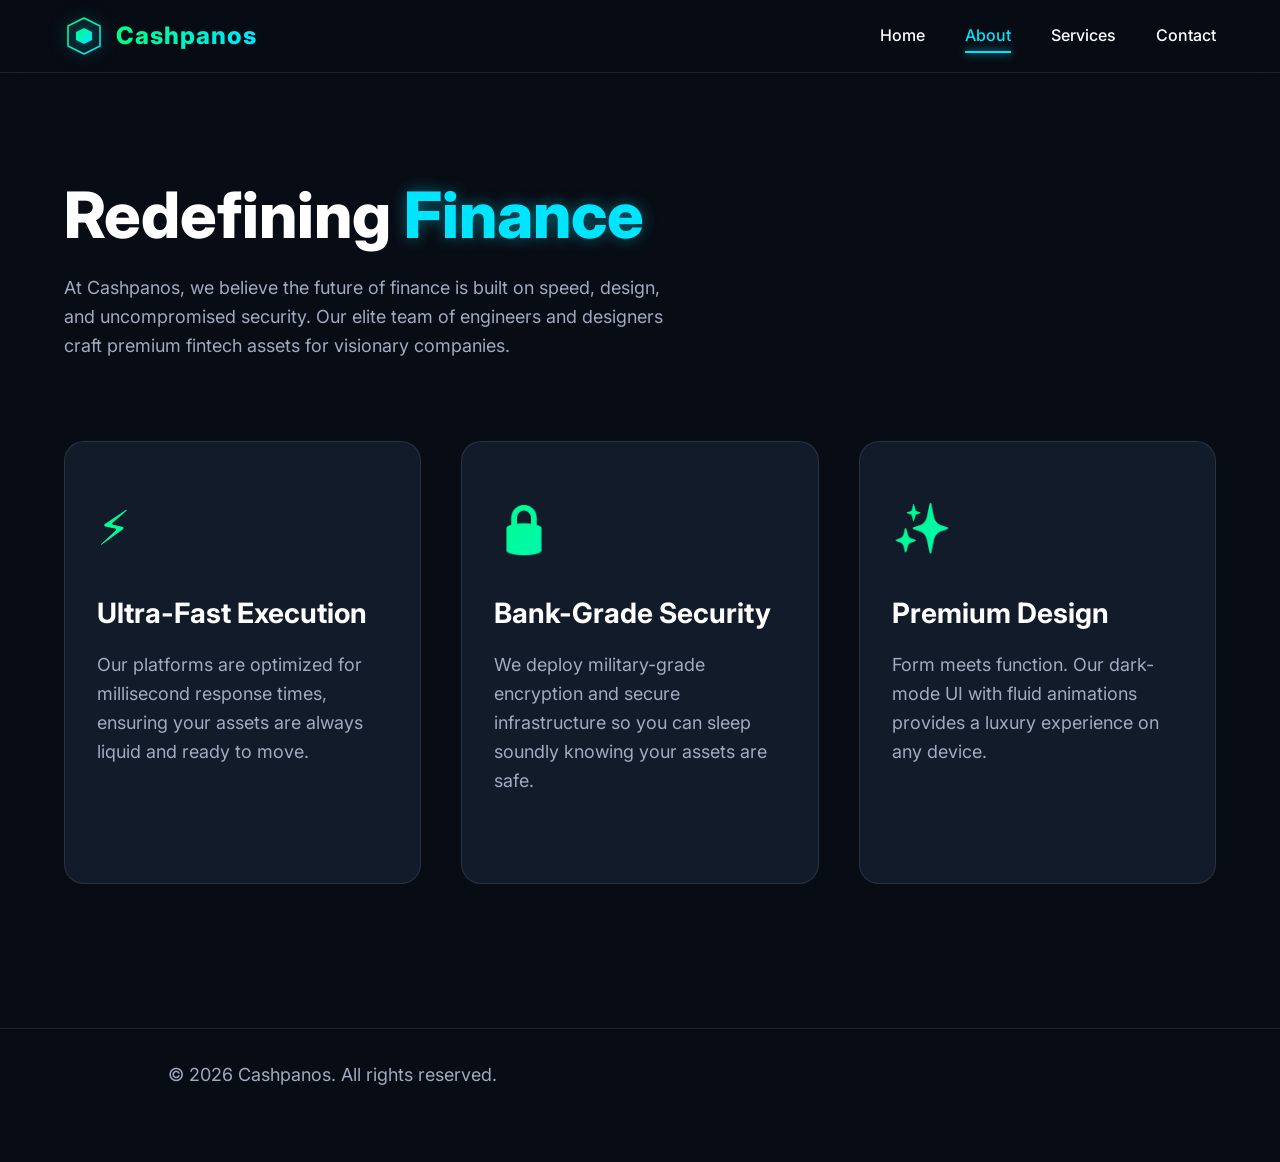
==== about.html @ ae022e5d "Initial commit: Cashpanos Premium UI" ====
<!DOCTYPE html>
<html lang="en">
<head>
    <meta charset="UTF-8">
    <meta name="viewport" content="width=device-width, initial-scale=1.0">
    <title>About Cashpanos</title>
    <meta name="description" content="Learn about Cashpanos, our mission, and our cutting-edge technology.">
    <link rel="preconnect" href="https://fonts.googleapis.com">
    <link rel="preconnect" href="https://fonts.gstatic.com" crossorigin>
    <link href="https://fonts.googleapis.com/css2?family=Inter:wght@400;500;600;700;800&display=swap" rel="stylesheet">
    <link rel="stylesheet" href="css/style.css">
</head>
<body>
    <header>
        <a href="index.html" class="logo-container">
            <svg class="logo-svg" viewBox="0 0 100 100" fill="none" xmlns="http://www.w3.org/2000/svg">
                <path d="M50 5L90 25V75L50 95L10 75V25L50 5Z" stroke="url(#paint0_linear)" stroke-width="4" stroke-linejoin="round"/>
                <path d="M50 30L70 40V60L50 70L30 60V40L50 30Z" fill="url(#paint1_linear)"/>
                <defs>
                    <linearGradient id="paint0_linear" x1="10" y1="5" x2="90" y2="95" gradientUnits="userSpaceOnUse">
                        <stop stop-color="#00FF87"/>
                        <stop offset="1" stop-color="#00E5FF"/>
                    </linearGradient>
                    <linearGradient id="paint1_linear" x1="30" y1="30" x2="70" y2="70" gradientUnits="userSpaceOnUse">
                        <stop stop-color="#00FF87"/>
                        <stop offset="1" stop-color="#00E5FF"/>
                    </linearGradient>
                </defs>
            </svg>
            <span class="logo-text">Cashpanos</span>
        </a>
        <nav>
            <ul id="nav-menu">
                <li><a href="index.html">Home</a></li>
                <li><a href="about.html" class="active">About</a></li>
                <li><a href="services.html">Services</a></li>
                <li><a href="contact.html">Contact</a></li>
            </ul>
        </nav>
        <button class="mobile-menu-btn" id="mobile-menu-btn" aria-label="Toggle menu">
            ☰
        </button>
    </header>

    <main>
        <section>
            <h1>Redefining <span class="highlight">Finance</span></h1>
            <p>At Cashpanos, we believe the future of finance is built on speed, design, and uncompromised security. Our elite team of engineers and designers craft premium fintech assets for visionary companies.</p>
            
            <div class="card-grid" style="margin-top: 5rem;">
                <div class="card">
                    <div class="card-icon">⚡</div>
                    <h3>Ultra-Fast Execution</h3>
                    <p>Our platforms are optimized for millisecond response times, ensuring your assets are always liquid and ready to move.</p>
                </div>
                <div class="card">
                    <div class="card-icon">🔒</div>
                    <h3>Bank-Grade Security</h3>
                    <p>We deploy military-grade encryption and secure infrastructure so you can sleep soundly knowing your assets are safe.</p>
                </div>
                <div class="card">
                    <div class="card-icon">✨</div>
                    <h3>Premium Design</h3>
                    <p>Form meets function. Our dark-mode UI with fluid animations provides a luxury experience on any device.</p>
                </div>
            </div>
        </section>
    </main>

    <footer>
        <p>&copy; 2026 Cashpanos. All rights reserved.</p>
    </footer>

    <script>
        const btn = document.getElementById('mobile-menu-btn');
        const menu = document.getElementById('nav-menu');
        btn.addEventListener('click', () => {
            menu.classList.toggle('active');
        });
    </script>
</body>
</html>
---- css/style.css ----
:root {
  --bg-color: #080C14;
  --card-bg: #121B2A;
  --accent-teal: #00E5FF;
  --accent-emerald: #00FF87;
  --text-main: #FFFFFF;
  --text-muted: #A0ABC0;
  
  --font-main: 'Inter', system-ui, sans-serif;
  --fs-h1: clamp(2.5rem, 5vw, 4rem);
  --fs-h2: clamp(2rem, 4vw, 3rem);
  --fs-p: clamp(1rem, 2vw, 1.125rem);
  
  --glass-bg: rgba(8, 12, 20, 0.7);
  --glass-border: rgba(255, 255, 255, 0.1);
  --transition: all 0.3s cubic-bezier(0.25, 0.8, 0.25, 1);
}

* {
  margin: 0;
  padding: 0;
  box-sizing: border-box;
  font-family: var(--font-main);
}

body {
  background-color: var(--bg-color);
  color: var(--text-main);
  line-height: 1.6;
  overflow-x: hidden;
}

/* Glassmorphism Header */
header {
  position: fixed;
  top: 0;
  left: 0;
  width: 100%;
  padding: 1rem 5%;
  display: flex;
  justify-content: space-between;
  align-items: center;
  background: var(--glass-bg);
  backdrop-filter: blur(12px);
  -webkit-backdrop-filter: blur(12px);
  border-bottom: 1px solid var(--glass-border);
  z-index: 1000;
}

.logo-container {
  display: flex;
  align-items: center;
  gap: 0.75rem;
  text-decoration: none;
  color: var(--text-main);
}

.logo-svg {
  width: 40px;
  height: 40px;
  filter: drop-shadow(0 0 8px rgba(0, 229, 255, 0.5));
}

.logo-text {
  font-size: 1.5rem;
  font-weight: 800;
  letter-spacing: 1px;
  background: linear-gradient(90deg, var(--accent-emerald), var(--accent-teal));
  -webkit-background-clip: text;
  -webkit-text-fill-color: transparent;
}

nav ul {
  list-style: none;
  display: flex;
  gap: 2.5rem;
}

nav a {
  color: var(--text-main);
  text-decoration: none;
  font-weight: 500;
  font-size: 1rem;
  transition: var(--transition);
  position: relative;
  padding: 0.5rem 0;
}

nav a::after {
  content: '';
  position: absolute;
  bottom: 0;
  left: 0;
  width: 0%;
  height: 2px;
  background: var(--accent-teal);
  transition: var(--transition);
  box-shadow: 0 0 8px var(--accent-teal);
}

nav a:hover, nav a.active {
  color: var(--accent-teal);
}

nav a:hover::after,
nav a.active::after {
  width: 100%;
}

.mobile-menu-btn {
  display: none;
  background: none;
  border: none;
  color: var(--text-main);
  font-size: 1.5rem;
  cursor: pointer;
  padding: 0.5rem;
}

/* Base layout */
main {
  padding-top: 100px;
  min-height: calc(100vh - 80px);
}

section {
  padding: 5rem 5%;
}

.hero {
  min-height: 80vh;
  display: flex;
  flex-direction: column;
  justify-content: center;
  position: relative;
}

.hero::after {
  content: '';
  position: absolute;
  top: 20%;
  right: 10%;
  width: 400px;
  height: 400px;
  background: radial-gradient(circle, rgba(0,229,255,0.15) 0%, rgba(8,12,20,0) 70%);
  filter: blur(40px);
  z-index: -1;
  pointer-events: none;
}

h1 { font-size: var(--fs-h1); line-height: 1.1; margin-bottom: 1.5rem; font-weight: 800; }
h2 { font-size: var(--fs-h2); line-height: 1.2; margin-bottom: 1rem; font-weight: 700; }
.highlight { color: var(--accent-teal); text-shadow: 0 0 15px rgba(0,229,255,0.4); }

p { font-size: var(--fs-p); color: var(--text-muted); margin-bottom: 2.5rem; max-width: 600px; }

/* Buttons */
.btn-group {
  display: flex;
  gap: 1rem;
  flex-wrap: wrap;
}

.btn {
  display: inline-flex;
  align-items: center;
  justify-content: center;
  padding: 1rem 2.5rem;
  border-radius: 50px;
  text-decoration: none;
  font-weight: 600;
  font-size: 1rem;
  transition: var(--transition);
  cursor: pointer;
  border: none;
}

.btn-primary {
  background: transparent;
  color: var(--accent-teal);
  border: 2px solid var(--accent-teal);
  box-shadow: 0 0 15px rgba(0, 229, 255, 0.1);
}

.btn-primary:hover {
  background: rgba(0, 229, 255, 0.1);
  box-shadow: 0 0 25px rgba(0, 229, 255, 0.3);
  transform: translateY(-3px);
}

.btn-glow {
  background: linear-gradient(135deg, var(--accent-emerald), var(--accent-teal));
  color: var(--bg-color);
  box-shadow: 0 0 20px rgba(0, 255, 135, 0.3);
}

.btn-glow:hover {
  box-shadow: 0 0 30px rgba(0, 255, 135, 0.6), 0 0 50px rgba(0, 229, 255, 0.4);
  transform: translateY(-3px);
}

/* Cards */
.card-grid {
  display: grid;
  grid-template-columns: repeat(auto-fit, minmax(320px, 1fr));
  gap: 2.5rem;
  margin-top: 3rem;
}

.card {
  background: var(--card-bg);
  border: 1px solid var(--glass-border);
  border-radius: 20px;
  padding: 3rem 2rem;
  transition: var(--transition);
  position: relative;
  overflow: hidden;
  z-index: 1;
}

.card::before {
  content: '';
  position: absolute;
  top: -50%; left: -50%; width: 200%; height: 200%;
  background: radial-gradient(circle at center, rgba(0, 229, 255, 0.1), transparent 60%);
  opacity: 0;
  transition: var(--transition);
  z-index: -1;
  transform: scale(0.5);
}

.card:hover {
  transform: translateY(-12px);
  border-color: rgba(0, 229, 255, 0.5);
  box-shadow: 0 15px 35px rgba(0, 0, 0, 0.5), 0 0 25px rgba(0, 229, 255, 0.15);
}

.card:hover::before {
  opacity: 1;
  transform: scale(1);
}

.card h3 {
  font-size: 1.75rem;
  margin-bottom: 1rem;
  color: var(--text-main);
}

.card-icon {
  font-size: 3rem;
  margin-bottom: 1.5rem;
  background: linear-gradient(135deg, var(--accent-emerald), var(--accent-teal));
  -webkit-background-clip: text;
  -webkit-text-fill-color: transparent;
}

.price {
  font-size: 2.5rem;
  font-weight: 800;
  color: var(--text-main);
  margin-bottom: 1.5rem;
}

.price span {
  font-size: 1rem;
  color: var(--text-muted);
  font-weight: 400;
}

.features {
  list-style: none;
  margin-bottom: 2rem;
}

.features li {
  margin-bottom: 0.75rem;
  color: var(--text-muted);
  display: flex;
  align-items: center;
  gap: 0.5rem;
}

.features li::before {
  content: '✓';
  color: var(--accent-emerald);
  font-weight: bold;
}

/* Forms */
.contact-container {
  max-width: 600px;
  margin: 0 auto;
  background: var(--card-bg);
  padding: 3rem;
  border-radius: 20px;
  border: 1px solid var(--glass-border);
  box-shadow: 0 10px 30px rgba(0,0,0,0.5);
}

.form-group {
  margin-bottom: 2rem;
  position: relative;
}

.form-label {
  display: block;
  margin-bottom: 0.5rem;
  color: var(--text-muted);
  font-size: 0.9rem;
  font-weight: 500;
}

.form-control {
  width: 100%;
  background: rgba(255,255,255,0.03);
  border: 1px solid var(--glass-border);
  border-radius: 10px;
  padding: 1.2rem;
  color: var(--text-main);
  font-size: 1rem;
  transition: var(--transition);
}

textarea.form-control {
  resize: vertical;
  min-height: 150px;
}

.form-control:focus {
  outline: none;
  border-color: var(--accent-teal);
  background: rgba(0,229,255,0.02);
  box-shadow: 0 0 15px rgba(0, 229, 255, 0.15);
}

.error-msg {
  color: #ff4b4b;
  font-size: 0.85rem;
  position: absolute;
  bottom: -22px;
  left: 5px;
  display: none;
}

.form-group.error .form-control {
  border-color: #ff4b4b;
  background: rgba(255,75,75,0.05);
}

.form-group.error .error-msg {
  display: block;
}

/* Footer */
footer {
  text-align: center;
  padding: 2rem;
  border-top: 1px solid var(--glass-border);
  color: var(--text-muted);
  margin-top: 4rem;
}

/* Mobile Responsive */
@media (max-width: 768px) {
  .mobile-menu-btn {
    display: block;
  }
  
  nav ul {
    position: fixed;
    top: 72px;
    left: -100%;
    width: 100%;
    height: calc(100vh - 72px);
    background: var(--glass-bg);
    backdrop-filter: blur(15px);
    -webkit-backdrop-filter: blur(15px);
    flex-direction: column;
    align-items: center;
    padding-top: 4rem;
    gap: 3rem;
    transition: var(--transition);
    border-right: 1px solid var(--glass-border);
  }
  
  nav ul.active {
    left: 0;
  }
  
  nav a {
    font-size: 1.5rem;
  }
  
  section {
    padding: 3rem 5%;
  }
  
  .contact-container {
    padding: 2rem 1.5rem;
  }
}
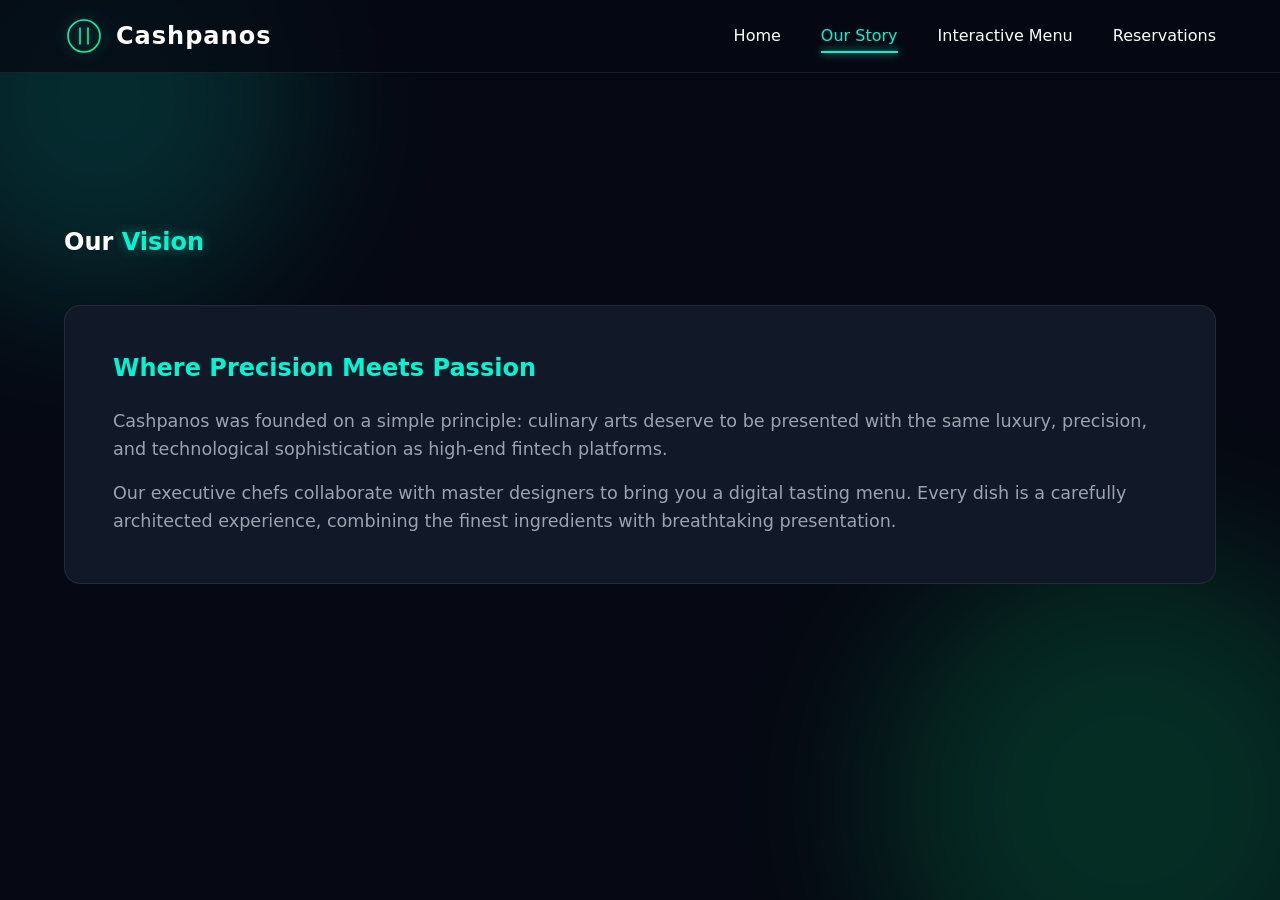
==== commit b269d4d3: "feat: Upgrade Cashpanos to premium culinary showcase with 3D menus" ====
--- a/about.html
+++ b/about.html
@@ -3,28 +3,21 @@
 <head>
     <meta charset="UTF-8">
     <meta name="viewport" content="width=device-width, initial-scale=1.0">
-    <title>About Cashpanos</title>
-    <meta name="description" content="Learn about Cashpanos, our mission, and our cutting-edge technology.">
-    <link rel="preconnect" href="https://fonts.googleapis.com">
-    <link rel="preconnect" href="https://fonts.gstatic.com" crossorigin>
-    <link href="https://fonts.googleapis.com/css2?family=Inter:wght@400;500;600;700;800&display=swap" rel="stylesheet">
+    <title>Our Story | Cashpanos</title>
     <link rel="stylesheet" href="css/style.css">
 </head>
 <body>
+    <div class="ambient-blob blob-1"></div>
+    <div class="ambient-blob blob-2"></div>
+
     <header>
         <a href="index.html" class="logo-container">
             <svg class="logo-svg" viewBox="0 0 100 100" fill="none" xmlns="http://www.w3.org/2000/svg">
-                <path d="M50 5L90 25V75L50 95L10 75V25L50 5Z" stroke="url(#paint0_linear)" stroke-width="4" stroke-linejoin="round"/>
-                <path d="M50 30L70 40V60L50 70L30 60V40L50 30Z" fill="url(#paint1_linear)"/>
+                <circle cx="50" cy="50" r="40" stroke="url(#paint0_linear)" stroke-width="4"/>
+                <path d="M40 30 V70 M60 30 V70" stroke="url(#paint1_linear)" stroke-width="4" stroke-linecap="round"/>
                 <defs>
-                    <linearGradient id="paint0_linear" x1="10" y1="5" x2="90" y2="95" gradientUnits="userSpaceOnUse">
-                        <stop stop-color="#00FF87"/>
-                        <stop offset="1" stop-color="#00E5FF"/>
-                    </linearGradient>
-                    <linearGradient id="paint1_linear" x1="30" y1="30" x2="70" y2="70" gradientUnits="userSpaceOnUse">
-                        <stop stop-color="#00FF87"/>
-                        <stop offset="1" stop-color="#00E5FF"/>
-                    </linearGradient>
+                    <linearGradient id="paint0_linear" x1="10" y1="10" x2="90" y2="90" gradientUnits="userSpaceOnUse"><stop stop-color="#00F5D4"/><stop offset="1" stop-color="#00FF87"/></linearGradient>
+                    <linearGradient id="paint1_linear" x1="40" y1="30" x2="60" y2="70" gradientUnits="userSpaceOnUse"><stop stop-color="#00F5D4"/><stop offset="1" stop-color="#00FF87"/></linearGradient>
                 </defs>
             </svg>
             <span class="logo-text">Cashpanos</span>
@@ -32,51 +25,29 @@
         <nav>
             <ul id="nav-menu">
                 <li><a href="index.html">Home</a></li>
-                <li><a href="about.html" class="active">About</a></li>
-                <li><a href="services.html">Services</a></li>
-                <li><a href="contact.html">Contact</a></li>
+                <li><a href="about.html" class="active">Our Story</a></li>
+                <li><a href="services.html">Interactive Menu</a></li>
+                <li><a href="contact.html">Reservations</a></li>
             </ul>
         </nav>
-        <button class="mobile-menu-btn" id="mobile-menu-btn" aria-label="Toggle menu">
-            ☰
-        </button>
+        <button class="mobile-menu-btn" id="mobile-menu-btn" aria-label="Toggle menu">☰</button>
     </header>
 
     <main>
-        <section>
-            <h1>Redefining <span class="highlight">Finance</span></h1>
-            <p>At Cashpanos, we believe the future of finance is built on speed, design, and uncompromised security. Our elite team of engineers and designers craft premium fintech assets for visionary companies.</p>
-            
-            <div class="card-grid" style="margin-top: 5rem;">
-                <div class="card">
-                    <div class="card-icon">⚡</div>
-                    <h3>Ultra-Fast Execution</h3>
-                    <p>Our platforms are optimized for millisecond response times, ensuring your assets are always liquid and ready to move.</p>
-                </div>
-                <div class="card">
-                    <div class="card-icon">🔒</div>
-                    <h3>Bank-Grade Security</h3>
-                    <p>We deploy military-grade encryption and secure infrastructure so you can sleep soundly knowing your assets are safe.</p>
-                </div>
-                <div class="card">
-                    <div class="card-icon">✨</div>
-                    <h3>Premium Design</h3>
-                    <p>Form meets function. Our dark-mode UI with fluid animations provides a luxury experience on any device.</p>
-                </div>
+        <section class="fade-in" style="padding-top: 8rem;">
+            <h1>Our <span class="highlight">Vision</span></h1>
+            <div style="margin-top: 3rem; background: var(--bg-container); border: 1px solid var(--glass-border); padding: 3rem; border-radius: 16px;">
+                <h2 style="color: var(--accent-neon); margin-bottom: 1.5rem;">Where Precision Meets Passion</h2>
+                <p style="color: var(--text-muted); font-size: 1.1rem; margin-bottom: 1rem;">
+                    Cashpanos was founded on a simple principle: culinary arts deserve to be presented with the same luxury, precision, and technological sophistication as high-end fintech platforms. 
+                </p>
+                <p style="color: var(--text-muted); font-size: 1.1rem;">
+                    Our executive chefs collaborate with master designers to bring you a digital tasting menu. Every dish is a carefully architected experience, combining the finest ingredients with breathtaking presentation.
+                </p>
             </div>
         </section>
     </main>
 
-    <footer>
-        <p>&copy; 2026 Cashpanos. All rights reserved.</p>
-    </footer>
-
-    <script>
-        const btn = document.getElementById('mobile-menu-btn');
-        const menu = document.getElementById('nav-menu');
-        btn.addEventListener('click', () => {
-            menu.classList.toggle('active');
-        });
-    </script>
+    <script src="js/main.js"></script>
 </body>
 </html>
--- a/css/style.css
+++ b/css/style.css
@@ -1,19 +1,14 @@
 :root {
-  --bg-color: #080C14;
-  --card-bg: #121B2A;
-  --accent-teal: #00E5FF;
-  --accent-emerald: #00FF87;
+  --bg-dark: #060913;
+  --bg-container: #111827;
+  --accent-neon: #00F5D4;
+  --accent-secondary: #00FF87;
   --text-main: #FFFFFF;
-  --text-muted: #A0ABC0;
+  --text-muted: #9CA3AF;
   
   --font-main: 'Inter', system-ui, sans-serif;
-  --fs-h1: clamp(2.5rem, 5vw, 4rem);
-  --fs-h2: clamp(2rem, 4vw, 3rem);
-  --fs-p: clamp(1rem, 2vw, 1.125rem);
-  
-  --glass-bg: rgba(8, 12, 20, 0.7);
-  --glass-border: rgba(255, 255, 255, 0.1);
-  --transition: all 0.3s cubic-bezier(0.25, 0.8, 0.25, 1);
+  --glass-bg: rgba(6, 9, 19, 0.75);
+  --glass-border: rgba(255, 255, 255, 0.08);
 }
 
 * {
@@ -24,378 +19,124 @@
 }
 
 body {
-  background-color: var(--bg-color);
+  background-color: var(--bg-dark);
   color: var(--text-main);
   line-height: 1.6;
   overflow-x: hidden;
+  position: relative;
 }
 
-/* Glassmorphism Header */
+/* Ambient Floating Blobs */
+.ambient-blob {
+  position: fixed;
+  border-radius: 50%;
+  filter: blur(80px);
+  z-index: -1;
+  opacity: 0.15;
+  animation: float 10s infinite ease-in-out alternate;
+}
+
+.blob-1 {
+  width: 400px;
+  height: 400px;
+  background: var(--accent-neon);
+  top: -100px;
+  left: -100px;
+}
+
+.blob-2 {
+  width: 500px;
+  height: 500px;
+  background: var(--accent-secondary);
+  bottom: -150px;
+  right: -100px;
+  animation-delay: -5s;
+}
+
+@keyframes float {
+  0% { transform: translateY(0) scale(1); }
+  100% { transform: translateY(50px) scale(1.1); }
+}
+
+/* Typography */
+h1, h2, h3 { line-height: 1.2; }
+.highlight { color: var(--accent-neon); text-shadow: 0 0 12px rgba(0,245,212,0.4); }
+
+/* Header & Glassmorphism */
 header {
   position: fixed;
-  top: 0;
-  left: 0;
-  width: 100%;
+  top: 0; left: 0; width: 100%;
   padding: 1rem 5%;
   display: flex;
   justify-content: space-between;
   align-items: center;
   background: var(--glass-bg);
-  backdrop-filter: blur(12px);
-  -webkit-backdrop-filter: blur(12px);
+  backdrop-filter: blur(16px);
+  -webkit-backdrop-filter: blur(16px);
   border-bottom: 1px solid var(--glass-border);
   z-index: 1000;
 }
 
 .logo-container {
-  display: flex;
-  align-items: center;
-  gap: 0.75rem;
+  display: flex; align-items: center; gap: 0.75rem;
   text-decoration: none;
-  color: var(--text-main);
 }
 
-.logo-svg {
-  width: 40px;
-  height: 40px;
-  filter: drop-shadow(0 0 8px rgba(0, 229, 255, 0.5));
+.logo-svg { width: 40px; height: 40px; filter: drop-shadow(0 0 8px rgba(0,245,212,0.4)); }
+.logo-text { font-size: 1.5rem; font-weight: 800; color: var(--text-main); letter-spacing: 1px; }
+
+nav ul { list-style: none; display: flex; gap: 2.5rem; }
+nav a {
+  color: var(--text-main); text-decoration: none; font-weight: 500;
+  position: relative; padding: 0.5rem 0; transition: color 0.3s;
+}
+nav a::after {
+  content: ''; position: absolute; bottom: 0; left: 0; width: 0%; height: 2px;
+  background: var(--accent-neon); transition: width 0.3s; box-shadow: 0 0 8px var(--accent-neon);
+}
+nav a:hover, nav a.active { color: var(--accent-neon); }
+nav a:hover::after, nav a.active::after { width: 100%; }
+
+.mobile-menu-btn {
+  display: none; background: none; border: none; color: var(--text-main); font-size: 1.8rem; cursor: pointer;
 }
 
-.logo-text {
-  font-size: 1.5rem;
-  font-weight: 800;
-  letter-spacing: 1px;
-  background: linear-gradient(90deg, var(--accent-emerald), var(--accent-teal));
-  -webkit-background-clip: text;
-  -webkit-text-fill-color: transparent;
-}
-
-nav ul {
-  list-style: none;
-  display: flex;
-  gap: 2.5rem;
-}
-
-nav a {
-  color: var(--text-main);
-  text-decoration: none;
-  font-weight: 500;
-  font-size: 1rem;
-  transition: var(--transition);
-  position: relative;
-  padding: 0.5rem 0;
-}
-
-nav a::after {
-  content: '';
-  position: absolute;
-  bottom: 0;
-  left: 0;
-  width: 0%;
-  height: 2px;
-  background: var(--accent-teal);
-  transition: var(--transition);
-  box-shadow: 0 0 8px var(--accent-teal);
-}
-
-nav a:hover, nav a.active {
-  color: var(--accent-teal);
-}
-
-nav a:hover::after,
-nav a.active::after {
-  width: 100%;
-}
-
-.mobile-menu-btn {
-  display: none;
-  background: none;
-  border: none;
-  color: var(--text-main);
-  font-size: 1.5rem;
-  cursor: pointer;
-  padding: 0.5rem;
-}
-
-/* Base layout */
-main {
-  padding-top: 100px;
-  min-height: calc(100vh - 80px);
-}
-
-section {
-  padding: 5rem 5%;
-}
-
-.hero {
-  min-height: 80vh;
-  display: flex;
-  flex-direction: column;
-  justify-content: center;
-  position: relative;
-}
-
-.hero::after {
-  content: '';
-  position: absolute;
-  top: 20%;
-  right: 10%;
-  width: 400px;
-  height: 400px;
-  background: radial-gradient(circle, rgba(0,229,255,0.15) 0%, rgba(8,12,20,0) 70%);
-  filter: blur(40px);
-  z-index: -1;
-  pointer-events: none;
-}
-
-h1 { font-size: var(--fs-h1); line-height: 1.1; margin-bottom: 1.5rem; font-weight: 800; }
-h2 { font-size: var(--fs-h2); line-height: 1.2; margin-bottom: 1rem; font-weight: 700; }
-.highlight { color: var(--accent-teal); text-shadow: 0 0 15px rgba(0,229,255,0.4); }
-
-p { font-size: var(--fs-p); color: var(--text-muted); margin-bottom: 2.5rem; max-width: 600px; }
+/* Layout */
+main { padding-top: 100px; min-height: calc(100vh - 80px); }
+section { padding: 5rem 5%; }
+.hero { min-height: 80vh; display: flex; flex-direction: column; justify-content: center; }
 
 /* Buttons */
-.btn-group {
-  display: flex;
-  gap: 1rem;
-  flex-wrap: wrap;
+.btn {
+  display: inline-block; padding: 1rem 2.5rem; border-radius: 50px; font-weight: 600;
+  text-decoration: none; border: none; cursor: pointer; transition: all 0.3s;
 }
-
-.btn {
-  display: inline-flex;
-  align-items: center;
-  justify-content: center;
-  padding: 1rem 2.5rem;
-  border-radius: 50px;
-  text-decoration: none;
-  font-weight: 600;
-  font-size: 1rem;
-  transition: var(--transition);
-  cursor: pointer;
-  border: none;
+.btn-glow {
+  background: var(--accent-neon); color: var(--bg-dark);
+  box-shadow: 0 0 15px rgba(0, 245, 212, 0.4);
 }
-
-.btn-primary {
-  background: transparent;
-  color: var(--accent-teal);
-  border: 2px solid var(--accent-teal);
-  box-shadow: 0 0 15px rgba(0, 229, 255, 0.1);
-}
-
-.btn-primary:hover {
-  background: rgba(0, 229, 255, 0.1);
-  box-shadow: 0 0 25px rgba(0, 229, 255, 0.3);
-  transform: translateY(-3px);
-}
-
-.btn-glow {
-  background: linear-gradient(135deg, var(--accent-emerald), var(--accent-teal));
-  color: var(--bg-color);
-  box-shadow: 0 0 20px rgba(0, 255, 135, 0.3);
-}
-
 .btn-glow:hover {
-  box-shadow: 0 0 30px rgba(0, 255, 135, 0.6), 0 0 50px rgba(0, 229, 255, 0.4);
-  transform: translateY(-3px);
-}
-
-/* Cards */
-.card-grid {
-  display: grid;
-  grid-template-columns: repeat(auto-fit, minmax(320px, 1fr));
-  gap: 2.5rem;
-  margin-top: 3rem;
-}
-
-.card {
-  background: var(--card-bg);
-  border: 1px solid var(--glass-border);
-  border-radius: 20px;
-  padding: 3rem 2rem;
-  transition: var(--transition);
-  position: relative;
-  overflow: hidden;
-  z-index: 1;
-}
-
-.card::before {
-  content: '';
-  position: absolute;
-  top: -50%; left: -50%; width: 200%; height: 200%;
-  background: radial-gradient(circle at center, rgba(0, 229, 255, 0.1), transparent 60%);
-  opacity: 0;
-  transition: var(--transition);
-  z-index: -1;
-  transform: scale(0.5);
-}
-
-.card:hover {
-  transform: translateY(-12px);
-  border-color: rgba(0, 229, 255, 0.5);
-  box-shadow: 0 15px 35px rgba(0, 0, 0, 0.5), 0 0 25px rgba(0, 229, 255, 0.15);
-}
-
-.card:hover::before {
-  opacity: 1;
-  transform: scale(1);
-}
-
-.card h3 {
-  font-size: 1.75rem;
-  margin-bottom: 1rem;
-  color: var(--text-main);
-}
-
-.card-icon {
-  font-size: 3rem;
-  margin-bottom: 1.5rem;
-  background: linear-gradient(135deg, var(--accent-emerald), var(--accent-teal));
-  -webkit-background-clip: text;
-  -webkit-text-fill-color: transparent;
-}
-
-.price {
-  font-size: 2.5rem;
-  font-weight: 800;
-  color: var(--text-main);
-  margin-bottom: 1.5rem;
-}
-
-.price span {
-  font-size: 1rem;
-  color: var(--text-muted);
-  font-weight: 400;
-}
-
-.features {
-  list-style: none;
-  margin-bottom: 2rem;
-}
-
-.features li {
-  margin-bottom: 0.75rem;
-  color: var(--text-muted);
-  display: flex;
-  align-items: center;
-  gap: 0.5rem;
-}
-
-.features li::before {
-  content: '✓';
-  color: var(--accent-emerald);
-  font-weight: bold;
+  box-shadow: 0 0 30px rgba(0, 245, 212, 0.7); transform: translateY(-3px);
 }
 
 /* Forms */
-.contact-container {
-  max-width: 600px;
-  margin: 0 auto;
-  background: var(--card-bg);
-  padding: 3rem;
-  border-radius: 20px;
-  border: 1px solid var(--glass-border);
-  box-shadow: 0 10px 30px rgba(0,0,0,0.5);
+.form-control {
+  width: 100%; background: var(--bg-container); border: 1px solid var(--glass-border);
+  padding: 1rem; color: var(--text-main); border-radius: 8px;
 }
+.form-control:focus { outline: none; border-color: var(--accent-neon); box-shadow: 0 0 10px rgba(0,245,212,0.2); }
 
-.form-group {
-  margin-bottom: 2rem;
-  position: relative;
+/* Utilities */
+.fade-in { opacity: 0; transform: translateY(30px); transition: opacity 0.8s ease, transform 0.8s ease; }
+.fade-in.visible { opacity: 1; transform: translateY(0); }
+
+@media (max-width: 768px) {
+  .mobile-menu-btn { display: block; }
+  nav ul {
+    position: fixed; top: 72px; left: -100%; width: 100%; height: calc(100vh - 72px);
+    background: var(--glass-bg); backdrop-filter: blur(15px); flex-direction: column;
+    align-items: center; padding-top: 4rem; gap: 3rem; transition: left 0.3s ease;
+  }
+  nav ul.active { left: 0; }
+  h1 { font-size: 2.5rem; }
 }
-
-.form-label {
-  display: block;
-  margin-bottom: 0.5rem;
-  color: var(--text-muted);
-  font-size: 0.9rem;
-  font-weight: 500;
-}
-
-.form-control {
-  width: 100%;
-  background: rgba(255,255,255,0.03);
-  border: 1px solid var(--glass-border);
-  border-radius: 10px;
-  padding: 1.2rem;
-  color: var(--text-main);
-  font-size: 1rem;
-  transition: var(--transition);
-}
-
-textarea.form-control {
-  resize: vertical;
-  min-height: 150px;
-}
-
-.form-control:focus {
-  outline: none;
-  border-color: var(--accent-teal);
-  background: rgba(0,229,255,0.02);
-  box-shadow: 0 0 15px rgba(0, 229, 255, 0.15);
-}
-
-.error-msg {
-  color: #ff4b4b;
-  font-size: 0.85rem;
-  position: absolute;
-  bottom: -22px;
-  left: 5px;
-  display: none;
-}
-
-.form-group.error .form-control {
-  border-color: #ff4b4b;
-  background: rgba(255,75,75,0.05);
-}
-
-.form-group.error .error-msg {
-  display: block;
-}
-
-/* Footer */
-footer {
-  text-align: center;
-  padding: 2rem;
-  border-top: 1px solid var(--glass-border);
-  color: var(--text-muted);
-  margin-top: 4rem;
-}
-
-/* Mobile Responsive */
-@media (max-width: 768px) {
-  .mobile-menu-btn {
-    display: block;
-  }
-  
-  nav ul {
-    position: fixed;
-    top: 72px;
-    left: -100%;
-    width: 100%;
-    height: calc(100vh - 72px);
-    background: var(--glass-bg);
-    backdrop-filter: blur(15px);
-    -webkit-backdrop-filter: blur(15px);
-    flex-direction: column;
-    align-items: center;
-    padding-top: 4rem;
-    gap: 3rem;
-    transition: var(--transition);
-    border-right: 1px solid var(--glass-border);
-  }
-  
-  nav ul.active {
-    left: 0;
-  }
-  
-  nav a {
-    font-size: 1.5rem;
-  }
-  
-  section {
-    padding: 3rem 5%;
-  }
-  
-  .contact-container {
-    padding: 2rem 1.5rem;
-  }
-}
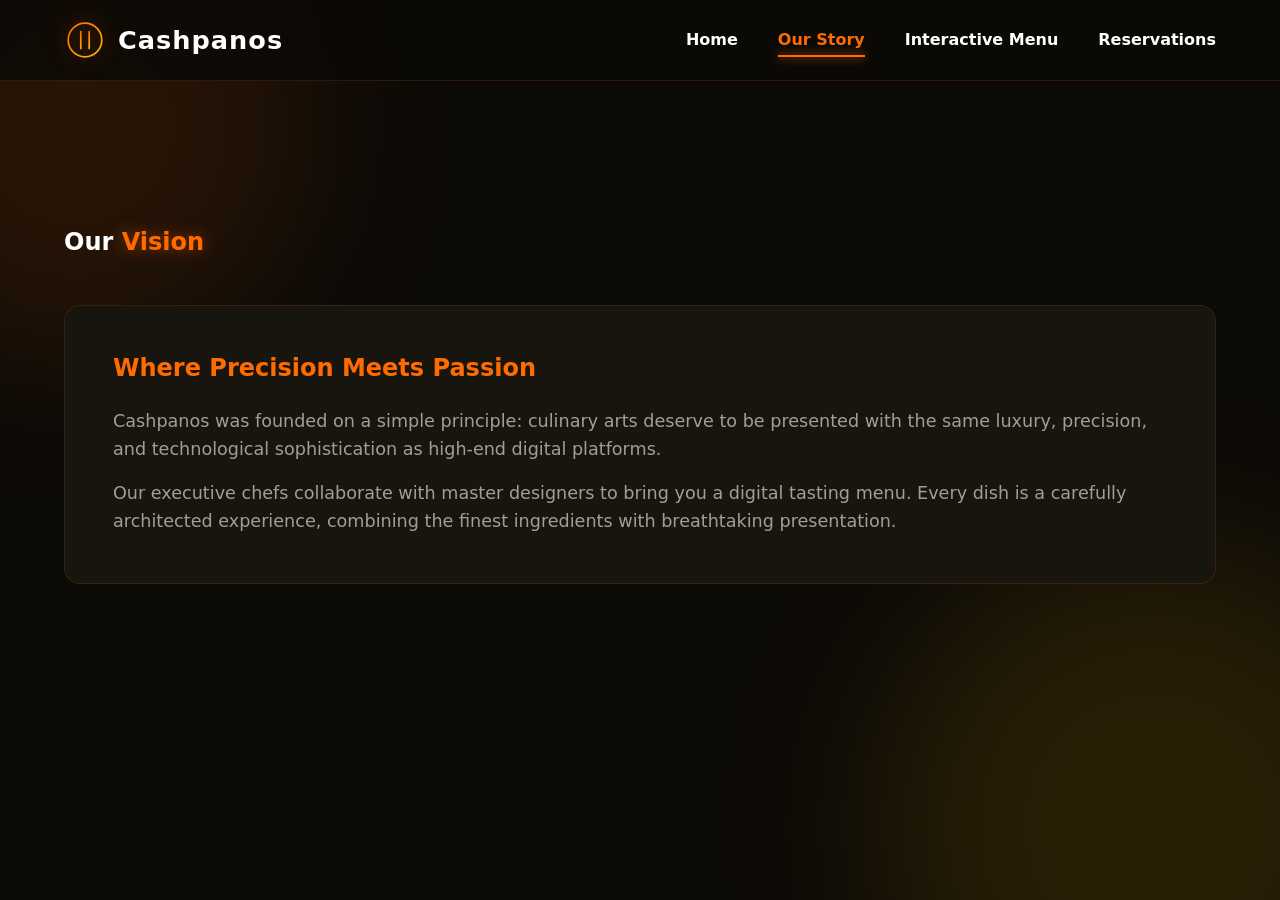
==== commit cf538862: "feat: Add 24 culinary items, fiery orange theme, image placeholders" ====
--- a/about.html
+++ b/about.html
@@ -16,8 +16,8 @@
                 <circle cx="50" cy="50" r="40" stroke="url(#paint0_linear)" stroke-width="4"/>
                 <path d="M40 30 V70 M60 30 V70" stroke="url(#paint1_linear)" stroke-width="4" stroke-linecap="round"/>
                 <defs>
-                    <linearGradient id="paint0_linear" x1="10" y1="10" x2="90" y2="90" gradientUnits="userSpaceOnUse"><stop stop-color="#00F5D4"/><stop offset="1" stop-color="#00FF87"/></linearGradient>
-                    <linearGradient id="paint1_linear" x1="40" y1="30" x2="60" y2="70" gradientUnits="userSpaceOnUse"><stop stop-color="#00F5D4"/><stop offset="1" stop-color="#00FF87"/></linearGradient>
+                    <linearGradient id="paint0_linear" x1="10" y1="10" x2="90" y2="90" gradientUnits="userSpaceOnUse"><stop stop-color="#FF6B00"/><stop offset="1" stop-color="#FFB800"/></linearGradient>
+                    <linearGradient id="paint1_linear" x1="40" y1="30" x2="60" y2="70" gradientUnits="userSpaceOnUse"><stop stop-color="#FF6B00"/><stop offset="1" stop-color="#FFB800"/></linearGradient>
                 </defs>
             </svg>
             <span class="logo-text">Cashpanos</span>
@@ -39,7 +39,7 @@
             <div style="margin-top: 3rem; background: var(--bg-container); border: 1px solid var(--glass-border); padding: 3rem; border-radius: 16px;">
                 <h2 style="color: var(--accent-neon); margin-bottom: 1.5rem;">Where Precision Meets Passion</h2>
                 <p style="color: var(--text-muted); font-size: 1.1rem; margin-bottom: 1rem;">
-                    Cashpanos was founded on a simple principle: culinary arts deserve to be presented with the same luxury, precision, and technological sophistication as high-end fintech platforms. 
+                    Cashpanos was founded on a simple principle: culinary arts deserve to be presented with the same luxury, precision, and technological sophistication as high-end digital platforms. 
                 </p>
                 <p style="color: var(--text-muted); font-size: 1.1rem;">
                     Our executive chefs collaborate with master designers to bring you a digital tasting menu. Every dish is a carefully architected experience, combining the finest ingredients with breathtaking presentation.
--- a/css/style.css
+++ b/css/style.css
@@ -1,14 +1,14 @@
 :root {
-  --bg-dark: #060913;
-  --bg-container: #111827;
-  --accent-neon: #00F5D4;
-  --accent-secondary: #00FF87;
+  --bg-dark: #0C0A07;
+  --bg-container: #18140E;
+  --accent-neon: #FF6B00;
+  --accent-secondary: #FFB800;
   --text-main: #FFFFFF;
-  --text-muted: #9CA3AF;
+  --text-muted: #A39D98;
   
   --font-main: 'Inter', system-ui, sans-serif;
-  --glass-bg: rgba(6, 9, 19, 0.75);
-  --glass-border: rgba(255, 255, 255, 0.08);
+  --glass-bg: rgba(12, 10, 7, 0.85);
+  --glass-border: rgba(255, 107, 0, 0.15);
 }
 
 * {
@@ -30,49 +30,49 @@
 .ambient-blob {
   position: fixed;
   border-radius: 50%;
-  filter: blur(80px);
+  filter: blur(90px);
   z-index: -1;
-  opacity: 0.15;
-  animation: float 10s infinite ease-in-out alternate;
+  opacity: 0.12;
+  animation: float 12s infinite ease-in-out alternate;
 }
 
 .blob-1 {
-  width: 400px;
-  height: 400px;
+  width: 450px;
+  height: 450px;
   background: var(--accent-neon);
   top: -100px;
-  left: -100px;
+  left: -150px;
 }
 
 .blob-2 {
-  width: 500px;
-  height: 500px;
+  width: 550px;
+  height: 550px;
   background: var(--accent-secondary);
-  bottom: -150px;
-  right: -100px;
-  animation-delay: -5s;
+  bottom: -200px;
+  right: -150px;
+  animation-delay: -6s;
 }
 
 @keyframes float {
   0% { transform: translateY(0) scale(1); }
-  100% { transform: translateY(50px) scale(1.1); }
+  100% { transform: translateY(60px) scale(1.1); }
 }
 
 /* Typography */
 h1, h2, h3 { line-height: 1.2; }
-.highlight { color: var(--accent-neon); text-shadow: 0 0 12px rgba(0,245,212,0.4); }
+.highlight { color: var(--accent-neon); text-shadow: 0 0 15px rgba(255,107,0,0.5); }
 
 /* Header & Glassmorphism */
 header {
   position: fixed;
   top: 0; left: 0; width: 100%;
-  padding: 1rem 5%;
+  padding: 1.2rem 5%;
   display: flex;
   justify-content: space-between;
   align-items: center;
   background: var(--glass-bg);
-  backdrop-filter: blur(16px);
-  -webkit-backdrop-filter: blur(16px);
+  backdrop-filter: blur(20px);
+  -webkit-backdrop-filter: blur(20px);
   border-bottom: 1px solid var(--glass-border);
   z-index: 1000;
 }
@@ -82,17 +82,17 @@
   text-decoration: none;
 }
 
-.logo-svg { width: 40px; height: 40px; filter: drop-shadow(0 0 8px rgba(0,245,212,0.4)); }
-.logo-text { font-size: 1.5rem; font-weight: 800; color: var(--text-main); letter-spacing: 1px; }
+.logo-svg { width: 42px; height: 42px; filter: drop-shadow(0 0 10px rgba(255,107,0,0.5)); }
+.logo-text { font-size: 1.6rem; font-weight: 800; color: var(--text-main); letter-spacing: 1px; }
 
 nav ul { list-style: none; display: flex; gap: 2.5rem; }
 nav a {
-  color: var(--text-main); text-decoration: none; font-weight: 500;
+  color: var(--text-main); text-decoration: none; font-weight: 600;
   position: relative; padding: 0.5rem 0; transition: color 0.3s;
 }
 nav a::after {
   content: ''; position: absolute; bottom: 0; left: 0; width: 0%; height: 2px;
-  background: var(--accent-neon); transition: width 0.3s; box-shadow: 0 0 8px var(--accent-neon);
+  background: var(--accent-neon); transition: width 0.3s; box-shadow: 0 0 10px var(--accent-neon);
 }
 nav a:hover, nav a.active { color: var(--accent-neon); }
 nav a:hover::after, nav a.active::after { width: 100%; }
@@ -108,33 +108,35 @@
 
 /* Buttons */
 .btn {
-  display: inline-block; padding: 1rem 2.5rem; border-radius: 50px; font-weight: 600;
+  display: inline-block; padding: 1rem 2.5rem; border-radius: 50px; font-weight: 700;
   text-decoration: none; border: none; cursor: pointer; transition: all 0.3s;
+  text-transform: uppercase; letter-spacing: 1px; font-size: 0.9rem;
 }
 .btn-glow {
-  background: var(--accent-neon); color: var(--bg-dark);
-  box-shadow: 0 0 15px rgba(0, 245, 212, 0.4);
+  background: linear-gradient(135deg, var(--accent-neon), var(--accent-secondary)); 
+  color: var(--bg-dark);
+  box-shadow: 0 0 20px rgba(255, 107, 0, 0.4);
 }
 .btn-glow:hover {
-  box-shadow: 0 0 30px rgba(0, 245, 212, 0.7); transform: translateY(-3px);
+  box-shadow: 0 0 35px rgba(255, 107, 0, 0.8); transform: translateY(-3px);
 }
 
 /* Forms */
 .form-control {
   width: 100%; background: var(--bg-container); border: 1px solid var(--glass-border);
-  padding: 1rem; color: var(--text-main); border-radius: 8px;
+  padding: 1.2rem; color: var(--text-main); border-radius: 10px; font-size: 1rem;
 }
-.form-control:focus { outline: none; border-color: var(--accent-neon); box-shadow: 0 0 10px rgba(0,245,212,0.2); }
+.form-control:focus { outline: none; border-color: var(--accent-neon); box-shadow: 0 0 15px rgba(255,107,0,0.3); }
 
 /* Utilities */
-.fade-in { opacity: 0; transform: translateY(30px); transition: opacity 0.8s ease, transform 0.8s ease; }
+.fade-in { opacity: 0; transform: translateY(40px); transition: opacity 0.8s ease, transform 0.8s ease; }
 .fade-in.visible { opacity: 1; transform: translateY(0); }
 
 @media (max-width: 768px) {
   .mobile-menu-btn { display: block; }
   nav ul {
-    position: fixed; top: 72px; left: -100%; width: 100%; height: calc(100vh - 72px);
-    background: var(--glass-bg); backdrop-filter: blur(15px); flex-direction: column;
+    position: fixed; top: 82px; left: -100%; width: 100%; height: calc(100vh - 82px);
+    background: var(--glass-bg); backdrop-filter: blur(20px); flex-direction: column;
     align-items: center; padding-top: 4rem; gap: 3rem; transition: left 0.3s ease;
   }
   nav ul.active { left: 0; }
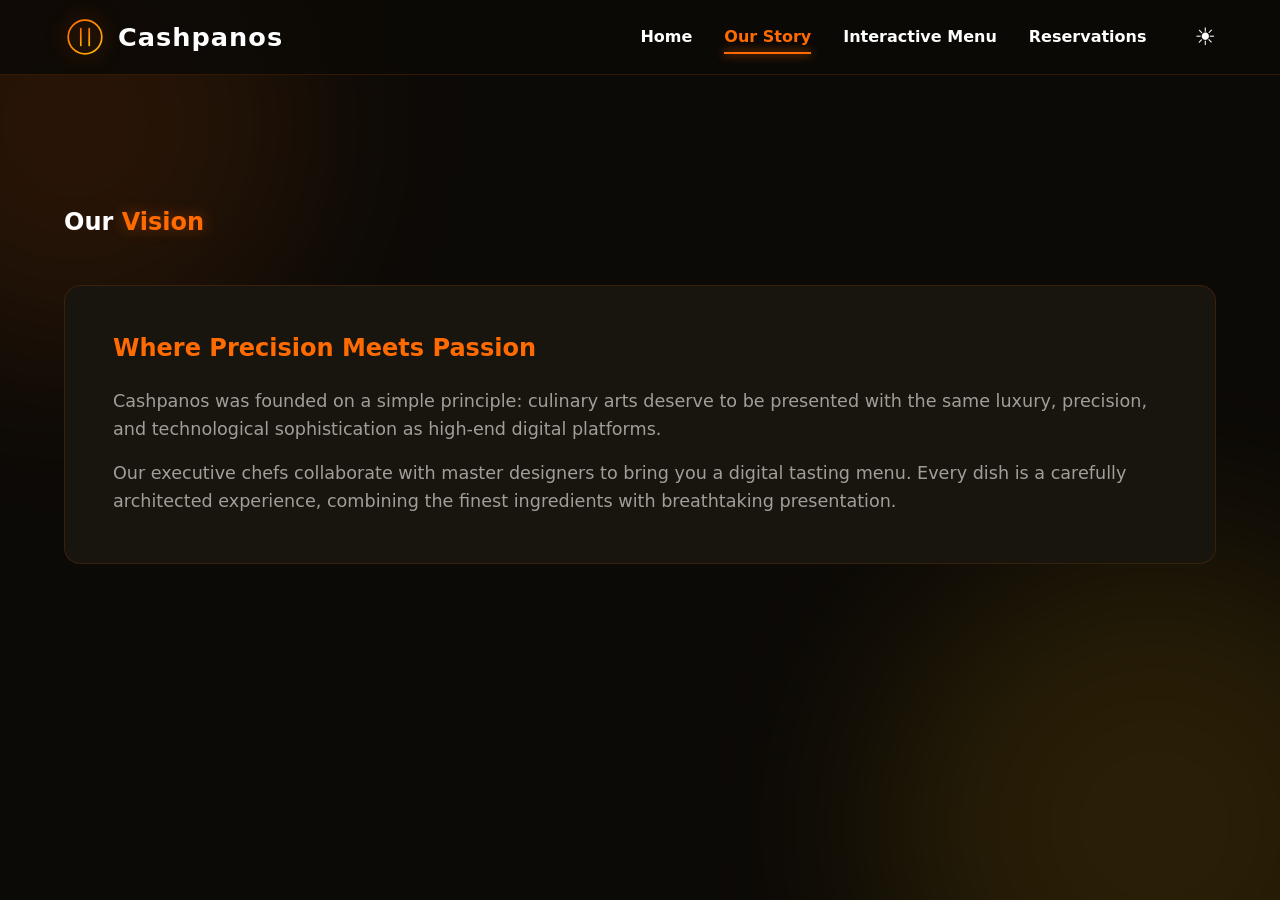
==== commit 64b9943e: "feat: Add full Light Mode toggle, expanded 3D product specs, and immersive animated landing page" ====
--- a/about.html
+++ b/about.html
@@ -22,15 +22,18 @@
             </svg>
             <span class="logo-text">Cashpanos</span>
         </a>
-        <nav>
-            <ul id="nav-menu">
-                <li><a href="index.html">Home</a></li>
-                <li><a href="about.html" class="active">Our Story</a></li>
-                <li><a href="services.html">Interactive Menu</a></li>
-                <li><a href="contact.html">Reservations</a></li>
-            </ul>
-        </nav>
-        <button class="mobile-menu-btn" id="mobile-menu-btn" aria-label="Toggle menu">☰</button>
+        <div class="nav-actions">
+            <nav>
+                <ul id="nav-menu">
+                    <li><a href="index.html">Home</a></li>
+                    <li><a href="about.html" class="active">Our Story</a></li>
+                    <li><a href="services.html">Interactive Menu</a></li>
+                    <li><a href="contact.html">Reservations</a></li>
+                </ul>
+            </nav>
+            <button id="theme-toggle" class="theme-toggle" aria-label="Toggle Light/Dark Mode">☀️</button>
+            <button class="mobile-menu-btn" id="mobile-menu-btn">☰</button>
+        </div>
     </header>
 
     <main>
--- a/css/style.css
+++ b/css/style.css
@@ -1,14 +1,27 @@
 :root {
+  /* Dark Mode Variables */
   --bg-dark: #0C0A07;
   --bg-container: #18140E;
   --accent-neon: #FF6B00;
   --accent-secondary: #FFB800;
   --text-main: #FFFFFF;
   --text-muted: #A39D98;
+  --glass-bg: rgba(12, 10, 7, 0.85);
+  --glass-border: rgba(255, 107, 0, 0.15);
   
   --font-main: 'Inter', system-ui, sans-serif;
-  --glass-bg: rgba(12, 10, 7, 0.85);
-  --glass-border: rgba(255, 107, 0, 0.15);
+}
+
+[data-theme="light"] {
+  /* Light Mode Variables */
+  --bg-dark: #FAFAFA;
+  --bg-container: #FFFFFF;
+  --accent-neon: #FF6B00; /* Keep branding */
+  --accent-secondary: #FF9100;
+  --text-main: #18140E;
+  --text-muted: #6B655E;
+  --glass-bg: rgba(250, 250, 250, 0.85);
+  --glass-border: rgba(255, 107, 0, 0.2);
 }
 
 * {
@@ -24,35 +37,46 @@
   line-height: 1.6;
   overflow-x: hidden;
   position: relative;
+  transition: background-color 0.5s ease, color 0.5s ease;
+}
+
+/* Theme Toggle */
+.theme-toggle {
+  background: none;
+  border: none;
+  color: var(--text-main);
+  font-size: 1.5rem;
+  cursor: pointer;
+  transition: transform 0.3s ease;
+  margin-left: 1rem;
+}
+.theme-toggle:hover {
+  transform: rotate(20deg) scale(1.1);
+  color: var(--accent-neon);
 }
 
 /* Ambient Floating Blobs */
 .ambient-blob {
   position: fixed;
   border-radius: 50%;
-  filter: blur(90px);
+  filter: blur(100px);
   z-index: -1;
   opacity: 0.12;
   animation: float 12s infinite ease-in-out alternate;
 }
+[data-theme="light"] .ambient-blob { opacity: 0.2; }
 
 .blob-1 {
-  width: 450px;
-  height: 450px;
+  width: 450px; height: 450px;
   background: var(--accent-neon);
-  top: -100px;
-  left: -150px;
-}
-
+  top: -100px; left: -150px;
+}
 .blob-2 {
-  width: 550px;
-  height: 550px;
+  width: 550px; height: 550px;
   background: var(--accent-secondary);
-  bottom: -200px;
-  right: -150px;
+  bottom: -200px; right: -150px;
   animation-delay: -6s;
 }
-
 @keyframes float {
   0% { transform: translateY(0) scale(1); }
   100% { transform: translateY(60px) scale(1.1); }
@@ -60,32 +84,41 @@
 
 /* Typography */
 h1, h2, h3 { line-height: 1.2; }
-.highlight { color: var(--accent-neon); text-shadow: 0 0 15px rgba(255,107,0,0.5); }
-
-/* Header & Glassmorphism */
+.highlight { color: var(--accent-neon); text-shadow: 0 0 15px rgba(255,107,0,0.4); }
+
+/* Typing Effect */
+.typing-container {
+  display: inline-block;
+  border-right: 3px solid var(--accent-neon);
+  white-space: nowrap;
+  padding-right: 5px;
+  animation: blink 0.75s step-end infinite;
+}
+@keyframes blink {
+  from, to { border-color: transparent }
+  50% { border-color: var(--accent-neon); }
+}
+
+/* Header */
 header {
-  position: fixed;
-  top: 0; left: 0; width: 100%;
-  padding: 1.2rem 5%;
-  display: flex;
-  justify-content: space-between;
-  align-items: center;
+  position: fixed; top: 0; left: 0; width: 100%;
+  padding: 1rem 5%;
+  display: flex; justify-content: space-between; align-items: center;
   background: var(--glass-bg);
-  backdrop-filter: blur(20px);
-  -webkit-backdrop-filter: blur(20px);
+  backdrop-filter: blur(20px); -webkit-backdrop-filter: blur(20px);
   border-bottom: 1px solid var(--glass-border);
   z-index: 1000;
+  transition: background-color 0.5s ease;
 }
 
 .logo-container {
-  display: flex; align-items: center; gap: 0.75rem;
-  text-decoration: none;
-}
-
+  display: flex; align-items: center; gap: 0.75rem; text-decoration: none;
+}
 .logo-svg { width: 42px; height: 42px; filter: drop-shadow(0 0 10px rgba(255,107,0,0.5)); }
 .logo-text { font-size: 1.6rem; font-weight: 800; color: var(--text-main); letter-spacing: 1px; }
 
-nav ul { list-style: none; display: flex; gap: 2.5rem; }
+.nav-actions { display: flex; align-items: center; gap: 2rem; }
+nav ul { list-style: none; display: flex; gap: 2rem; align-items: center; }
 nav a {
   color: var(--text-main); text-decoration: none; font-weight: 600;
   position: relative; padding: 0.5rem 0; transition: color 0.3s;
@@ -102,35 +135,124 @@
 }
 
 /* Layout */
-main { padding-top: 100px; min-height: calc(100vh - 80px); }
+main { padding-top: 80px; min-height: calc(100vh - 80px); }
 section { padding: 5rem 5%; }
-.hero { min-height: 80vh; display: flex; flex-direction: column; justify-content: center; }
+
+/* Split Screen Hero */
+.hero-split {
+  min-height: 90vh;
+  display: grid;
+  grid-template-columns: 1fr 1fr;
+  align-items: center;
+  gap: 4rem;
+  padding: 2rem 5%;
+}
+
+.hero-content h1 { font-size: clamp(3rem, 5vw, 4.5rem); margin-bottom: 1rem; color: var(--text-main); }
+.hero-content p { font-size: 1.2rem; color: var(--text-muted); margin-bottom: 2.5rem; max-width: 500px; }
+
+/* 3D Parallax Gallery */
+.parallax-gallery {
+  position: relative;
+  width: 100%;
+  height: 600px;
+  perspective: 1000px;
+}
+.gallery-img {
+  position: absolute;
+  border-radius: 20px;
+  box-shadow: 0 20px 50px rgba(0,0,0,0.5);
+  border: 1px solid var(--glass-border);
+  transition: transform 0.5s cubic-bezier(0.2, 0.8, 0.2, 1);
+  object-fit: cover;
+}
+.gallery-img.main {
+  width: 80%; height: 400px; top: 50px; right: 0; z-index: 2;
+}
+.gallery-img.float-1 {
+  width: 50%; height: 250px; bottom: 50px; left: -20px; z-index: 3;
+}
+.gallery-img.float-2 {
+  width: 40%; height: 200px; top: -20px; left: 10%; z-index: 1; filter: blur(2px);
+}
+.parallax-gallery:hover .gallery-img.main { transform: translateZ(50px) rotateY(-5deg); }
+.parallax-gallery:hover .gallery-img.float-1 { transform: translateZ(80px) translateY(-20px); }
+.parallax-gallery:hover .gallery-img.float-2 { transform: translateZ(-50px) translateY(20px); }
+
+/* Video Placeholder */
+.video-container {
+  width: 100%; max-width: 900px; margin: 4rem auto;
+  position: relative; border-radius: 24px; overflow: hidden;
+  box-shadow: 0 0 40px rgba(255,107,0,0.2); border: 1px solid var(--glass-border);
+}
+.video-poster { width: 100%; display: block; aspect-ratio: 16/9; object-fit: cover; }
+.play-btn {
+  position: absolute; top: 50%; left: 50%; transform: translate(-50%, -50%);
+  width: 80px; height: 80px; background: rgba(255,107,0,0.8);
+  border-radius: 50%; display: flex; justify-content: center; align-items: center;
+  cursor: pointer; transition: all 0.3s;
+  box-shadow: 0 0 30px rgba(255,107,0,0.6);
+  backdrop-filter: blur(5px);
+}
+.play-btn::after {
+  content: ''; width: 0; height: 0; border-top: 15px solid transparent;
+  border-bottom: 15px solid transparent; border-left: 25px solid #fff;
+  margin-left: 8px;
+}
+.play-btn:hover { transform: translate(-50%, -50%) scale(1.15); background: var(--accent-neon); }
+
+/* Live Ticking Stats */
+.stats-banner {
+  display: grid; grid-template-columns: repeat(auto-fit, minmax(200px, 1fr));
+  gap: 2rem; background: var(--bg-container);
+  border-top: 1px solid var(--glass-border); border-bottom: 1px solid var(--glass-border);
+  padding: 4rem 5%; text-align: center; margin: 4rem 0;
+}
+.stat-item h3 { font-size: 3.5rem; color: var(--accent-secondary); margin-bottom: 0.5rem; text-shadow: 0 0 15px rgba(255,184,0,0.3); display: flex; justify-content: center; align-items: baseline; }
+.stat-item h3 span.suffix { font-size: 1.5rem; margin-left: 5px; }
+.stat-item p { color: var(--text-muted); font-weight: 600; text-transform: uppercase; letter-spacing: 2px; }
+
+/* Testimonials */
+.testimonial-grid { display: grid; grid-template-columns: repeat(auto-fit, minmax(300px, 1fr)); gap: 2rem; margin-top: 3rem; }
+.testimonial-card { background: var(--bg-container); border: 1px solid var(--glass-border); padding: 2.5rem; border-radius: 16px; transition: transform 0.3s; }
+.testimonial-card:hover { transform: translateY(-8px); box-shadow: 0 15px 35px rgba(0,0,0,0.4); border-color: var(--accent-neon); }
+.testimonial-text { font-size: 1.1rem; color: var(--text-muted); font-style: italic; margin-bottom: 1.5rem; position: relative; }
+.testimonial-text::before { content: '"'; font-size: 4rem; position: absolute; top: -2rem; left: -1rem; color: rgba(255,107,0,0.2); font-family: serif; }
+.testimonial-author { display: flex; align-items: center; gap: 1rem; }
+.author-img { width: 50px; height: 50px; border-radius: 50%; object-fit: cover; border: 2px solid var(--accent-secondary); }
+.author-info h4 { color: var(--text-main); font-size: 1rem; }
+.author-info p { color: var(--accent-secondary); font-size: 0.85rem; }
 
 /* Buttons */
 .btn {
   display: inline-block; padding: 1rem 2.5rem; border-radius: 50px; font-weight: 700;
-  text-decoration: none; border: none; cursor: pointer; transition: all 0.3s;
+  text-decoration: none; border: none; cursor: pointer; transition: all 0.2s cubic-bezier(0.25, 0.46, 0.45, 0.94);
   text-transform: uppercase; letter-spacing: 1px; font-size: 0.9rem;
 }
 .btn-glow {
   background: linear-gradient(135deg, var(--accent-neon), var(--accent-secondary)); 
-  color: var(--bg-dark);
-  box-shadow: 0 0 20px rgba(255, 107, 0, 0.4);
-}
-.btn-glow:hover {
-  box-shadow: 0 0 35px rgba(255, 107, 0, 0.8); transform: translateY(-3px);
-}
-
-/* Forms */
-.form-control {
-  width: 100%; background: var(--bg-container); border: 1px solid var(--glass-border);
-  padding: 1.2rem; color: var(--text-main); border-radius: 10px; font-size: 1rem;
-}
-.form-control:focus { outline: none; border-color: var(--accent-neon); box-shadow: 0 0 15px rgba(255,107,0,0.3); }
+  color: #0C0A07; box-shadow: 0 0 20px rgba(255, 107, 0, 0.4);
+}
+.btn-glow:hover { box-shadow: 0 0 35px rgba(255, 107, 0, 0.8); transform: scale(1.05); }
 
 /* Utilities */
-.fade-in { opacity: 0; transform: translateY(40px); transition: opacity 0.8s ease, transform 0.8s ease; }
+.fade-in { opacity: 0; transform: translateY(40px); transition: opacity 0.8s cubic-bezier(0.25, 0.8, 0.25, 1), transform 0.8s cubic-bezier(0.25, 0.8, 0.25, 1); }
 .fade-in.visible { opacity: 1; transform: translateY(0); }
+.fade-left { opacity: 0; transform: translateX(-40px); transition: opacity 0.8s ease, transform 0.8s ease; }
+.fade-left.visible { opacity: 1; transform: translateX(0); }
+.fade-right { opacity: 0; transform: translateX(40px); transition: opacity 0.8s ease, transform 0.8s ease; }
+.fade-right.visible { opacity: 1; transform: translateX(0); }
+
+.delay-1 { transition-delay: 0.1s; }
+.delay-2 { transition-delay: 0.2s; }
+.delay-3 { transition-delay: 0.3s; }
+
+@media (max-width: 900px) {
+  .hero-split { grid-template-columns: 1fr; text-align: center; gap: 2rem; padding-top: 4rem; }
+  .hero-content p { margin: 1.5rem auto 2.5rem; }
+  .hero-content .btn-group { justify-content: center; display: flex; gap: 1rem; }
+  .parallax-gallery { height: 400px; margin-top: 2rem; }
+}
 
 @media (max-width: 768px) {
   .mobile-menu-btn { display: block; }
@@ -140,5 +262,5 @@
     align-items: center; padding-top: 4rem; gap: 3rem; transition: left 0.3s ease;
   }
   nav ul.active { left: 0; }
-  h1 { font-size: 2.5rem; }
-}
+  .nav-actions { gap: 1rem; }
+}
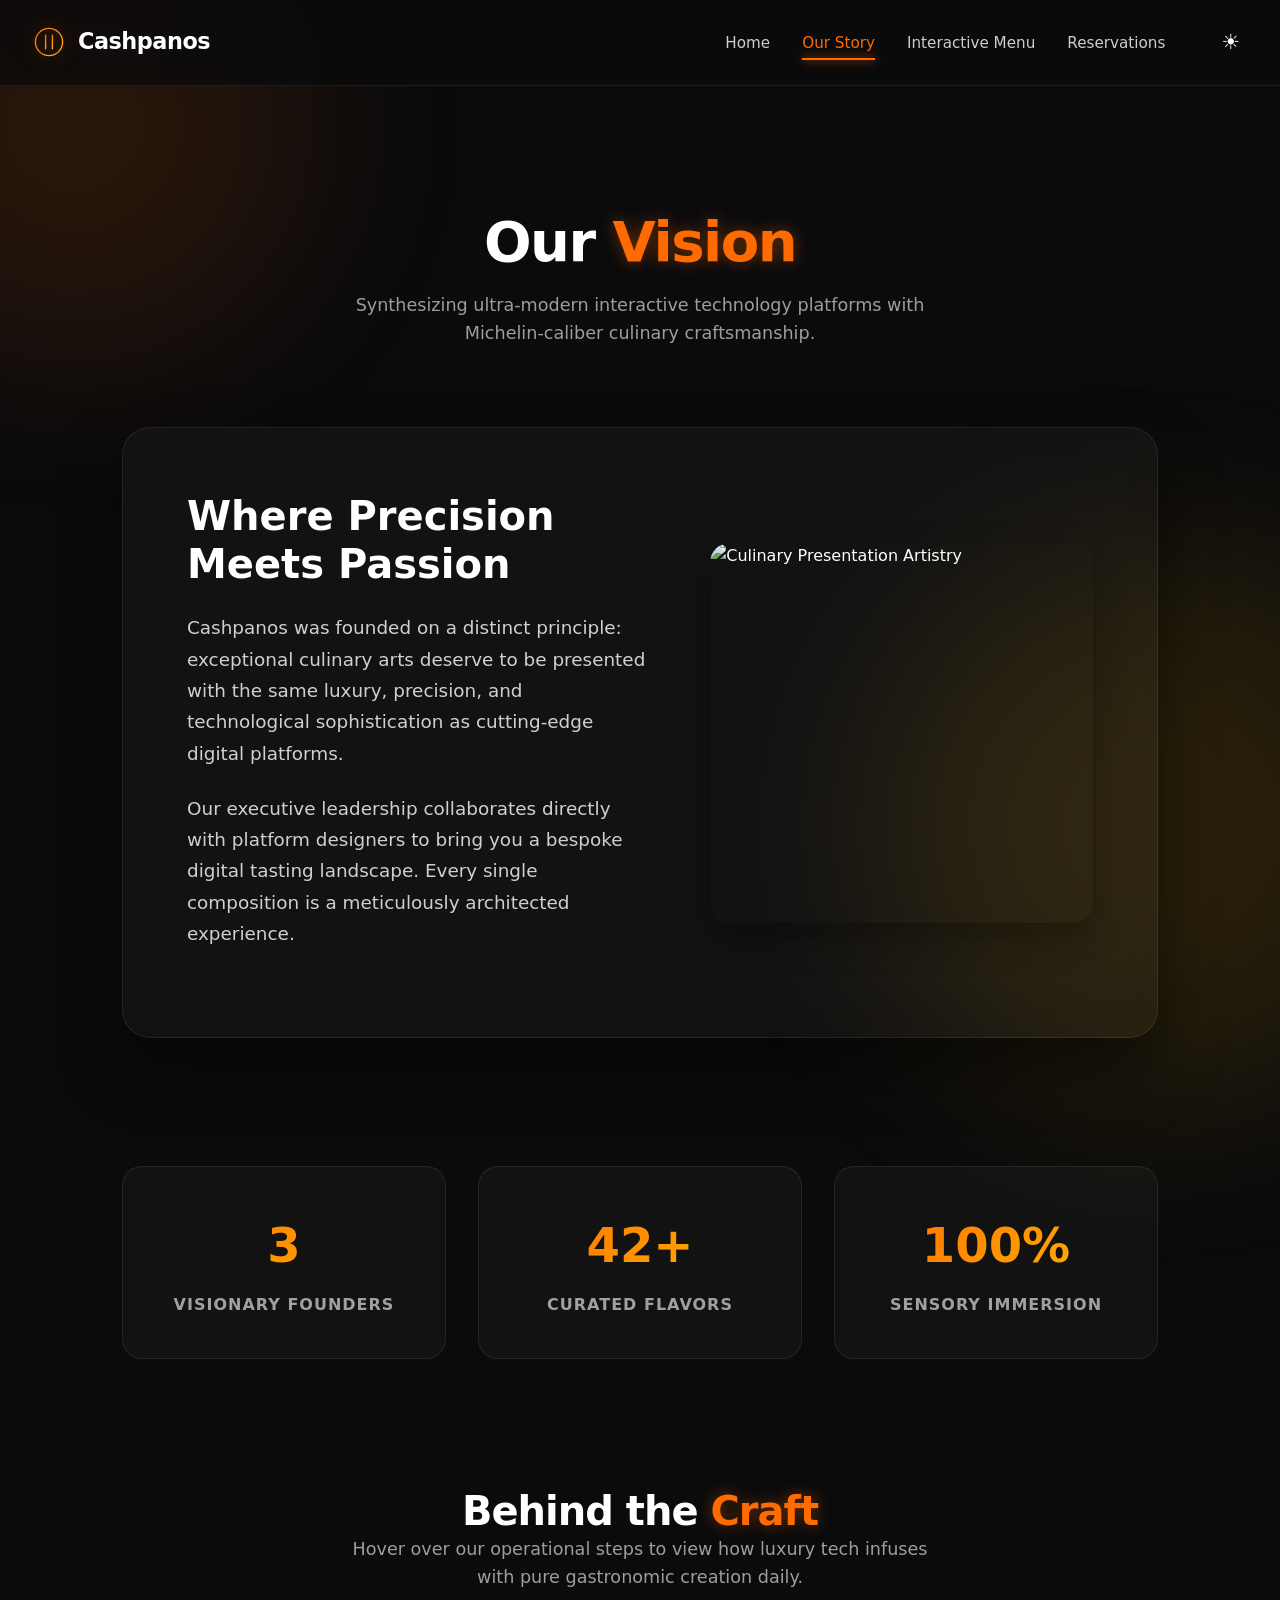
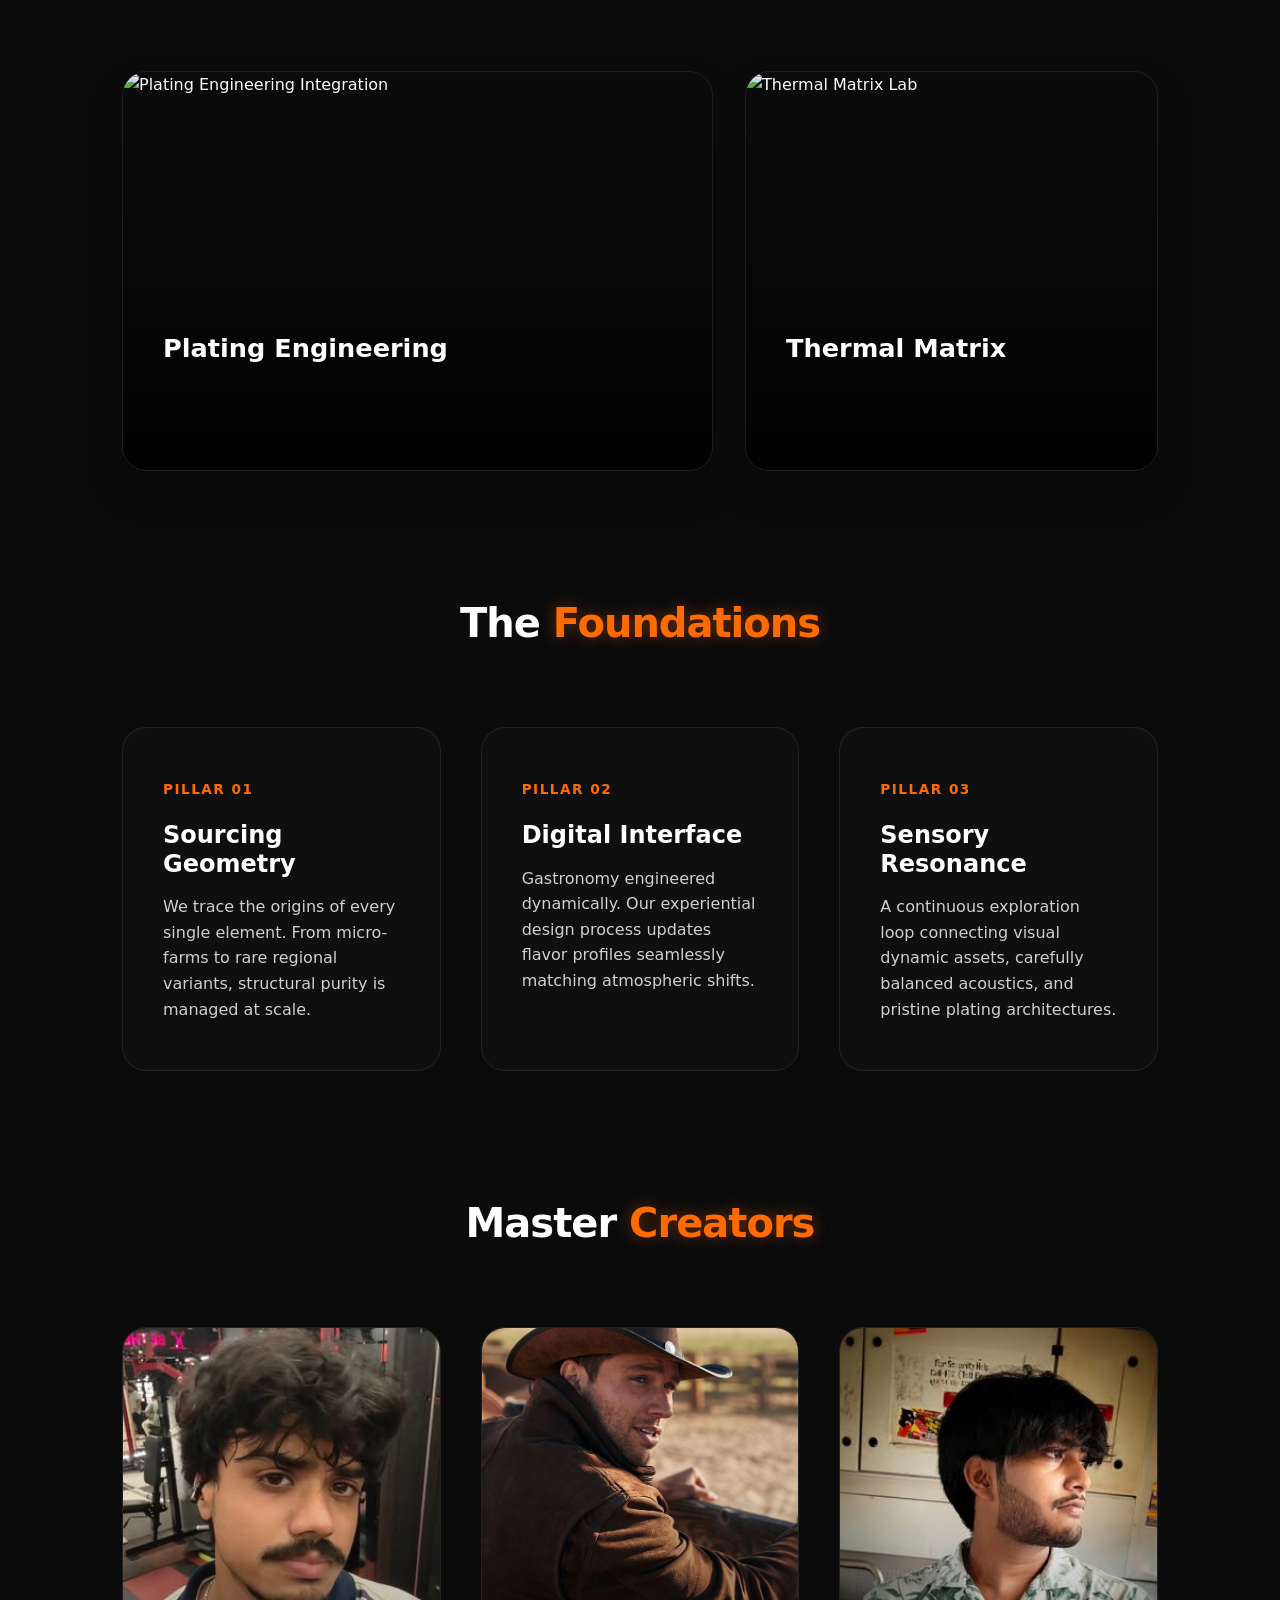
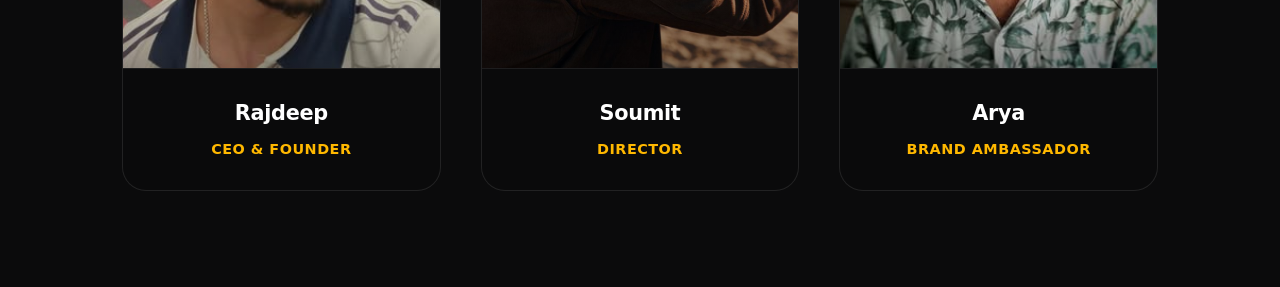
==== commit 7e686092: "fix: resolve theme toggle conflict by mapping to global data-theme attribute" ====
--- a/about.html
+++ b/about.html
@@ -5,6 +5,524 @@
     <meta name="viewport" content="width=device-width, initial-scale=1.0">
     <title>Our Story | Cashpanos</title>
     <link rel="stylesheet" href="css/style.css">
+    <style>
+        /* --- Modern Theme Variable System (Defaults to Dark Mode) --- */
+        :root {
+            --bg-color: #0b0b0c;
+            --text-color: #ffffff;
+            --text-opacity-muted: 0.6;
+            --text-opacity-body: 0.8;
+            --card-bg: rgba(255, 255, 255, 0.03);
+            --card-border: rgba(255, 255, 255, 0.08);
+            --card-shadow: 0 30px 60px rgba(0, 0, 0, 0.5);
+            --grid-card-bg: rgba(255, 255, 255, 0.02);
+            --creator-info-bg: rgba(0, 0, 0, 0.3);
+            --highlight-color: #FF6B00;
+            --header-bg: rgba(11, 11, 12, 0.8);
+            --nav-link-color: rgba(255, 255, 255, 0.8);
+        }
+
+        [data-theme="light"] {
+            --bg-color: #f8f9fa;
+            --text-color: #111112;
+            --text-opacity-muted: 0.55;
+            --text-opacity-body: 0.85;
+            --card-bg: rgba(0, 0, 0, 0.02);
+            --card-border: rgba(0, 0, 0, 0.08);
+            --card-shadow: 0 30px 60px rgba(0, 0, 0, 0.06);
+            --grid-card-bg: rgba(255, 255, 255, 0.95);
+            --creator-info-bg: rgba(0, 0, 0, 0.02);
+            --header-bg: rgba(248, 249, 250, 0.8);
+            --nav-link-color: rgba(17, 17, 18, 0.8);
+        }
+
+        /* --- Global Scaffolding --- */
+        body {
+            background-color: var(--bg-color);
+            color: var(--text-color);
+            transition: background-color 0.4s ease, color 0.4s ease;
+            margin: 0;
+            font-family: -apple-system, BlinkMacSystemFont, "Segoe UI", Roboto, Helvetica, Arial, sans-serif;
+        }
+
+        main {
+            overflow-x: hidden;
+        }
+        
+        .story-container {
+            max-width: 1100px;
+            margin: 0 auto;
+            padding: 8rem 2rem 6rem 2rem;
+            box-sizing: border-box;
+        }
+
+        /* --- Header & Navigation Theme Linkages --- */
+        header {
+            position: fixed;
+            top: 0;
+            left: 0;
+            width: 100%;
+            display: flex;
+            justify-content: space-between;
+            align-items: center;
+            padding: 1.5rem 2rem;
+            box-sizing: border-box;
+            background: var(--header-bg);
+            backdrop-filter: blur(12px);
+            -webkit-backdrop-filter: blur(12px);
+            z-index: 1000;
+            border-bottom: 1px solid var(--card-border);
+            transition: background 0.4s ease, border-color 0.4s ease;
+        }
+
+        .logo-container {
+            display: flex;
+            align-items: center;
+            gap: 0.75rem;
+            text-decoration: none;
+        }
+
+        .logo-svg {
+            width: 34px;
+            height: 34px;
+        }
+
+        .logo-text {
+            font-size: 1.4rem;
+            font-weight: 800;
+            letter-spacing: -0.5px;
+            color: var(--text-color);
+            transition: color 0.4s ease;
+        }
+
+        .nav-actions {
+            display: flex;
+            align-items: center;
+            gap: 2rem;
+        }
+
+        #nav-menu {
+            display: flex;
+            gap: 2rem;
+            list-style: none;
+            margin: 0;
+            padding: 0;
+        }
+
+        #nav-menu a {
+            text-decoration: none;
+            font-size: 0.95rem;
+            font-weight: 500;
+            color: var(--nav-link-color);
+            transition: color 0.3s ease;
+        }
+
+        #nav-menu a:hover, #nav-menu a.active {
+            color: var(--highlight-color);
+        }
+
+        .theme-toggle {
+            background: transparent;
+            border: none;
+            font-size: 1.3rem;
+            cursor: pointer;
+            padding: 0.5rem;
+            line-height: 1;
+            user-select: none;
+        }
+
+        .mobile-menu-btn {
+            display: none;
+            background: transparent;
+            border: none;
+            color: var(--text-color);
+            font-size: 1.5rem;
+            cursor: pointer;
+        }
+
+        /* --- Section Dynamic Typography --- */
+        .section-header {
+            text-align: center;
+            margin-bottom: 5rem;
+        }
+
+        .section-header h1 {
+            font-size: 3.5rem;
+            font-weight: 800;
+            letter-spacing: -1.5px;
+            margin-bottom: 1rem;
+            color: var(--text-color);
+        }
+
+        .section-header h2 {
+            font-size: 2.5rem;
+            font-weight: 800;
+            letter-spacing: -1px;
+            color: var(--text-color);
+        }
+
+        .section-header p {
+            font-size: 1.1rem;
+            opacity: var(--text-opacity-muted);
+            max-width: 600px;
+            margin: 0 auto;
+            color: var(--text-color);
+            line-height: 1.6;
+        }
+
+        .highlight {
+            color: var(--highlight-color);
+        }
+
+        /* --- Glassmorphic Hero Banner --- */
+        .hero-glass-card {
+            background: var(--card-bg);
+            backdrop-filter: blur(16px);
+            -webkit-backdrop-filter: blur(16px);
+            border: 1px solid var(--card-border);
+            padding: 4rem;
+            border-radius: 28px;
+            box-shadow: var(--card-shadow);
+            display: grid;
+            grid-template-columns: 1.2fr 1fr;
+            gap: 4rem;
+            align-items: center;
+            margin-bottom: 8rem;
+            opacity: 0;
+            transform: translateY(30px);
+            animation: slideUpFade 0.8s cubic-bezier(0.16, 1, 0.3, 1) forwards;
+            transition: background 0.4s ease, border-color 0.4s ease, box-shadow 0.4s ease;
+        }
+
+        .hero-text-side h2 {
+            font-size: 2.5rem;
+            margin-bottom: 1.5rem;
+            font-weight: 700;
+            line-height: 1.2;
+            color: var(--text-color);
+        }
+
+        .hero-text-side p {
+            font-size: 1.15rem;
+            line-height: 1.7;
+            margin-bottom: 1.5rem;
+            opacity: var(--text-opacity-body);
+            color: var(--text-color);
+        }
+
+        .hero-image-side {
+            position: relative;
+            border-radius: 20px;
+            overflow: hidden;
+            box-shadow: 0 15px 35px rgba(0,0,0,0.3);
+            height: 380px;
+        }
+
+        .hero-image-side img {
+            width: 100%;
+            height: 100%;
+            object-fit: cover;
+            transition: transform 0.6s cubic-bezier(0.16, 1, 0.3, 1);
+        }
+
+        .hero-glass-card:hover .hero-image-side img {
+            transform: scale(1.06);
+        }
+
+        /* --- Interactive Metric Cards --- */
+        .metric-row {
+            display: grid;
+            grid-template-columns: repeat(auto-fit, minmax(220px, 1fr));
+            gap: 2rem;
+            margin-bottom: 8rem;
+        }
+
+        .metric-card {
+            background: var(--card-bg);
+            border: 1px solid var(--card-border);
+            padding: 2.5rem 2rem;
+            border-radius: 20px;
+            text-align: center;
+            position: relative;
+            overflow: hidden;
+            transition: transform 0.4s cubic-bezier(0.16, 1, 0.3, 1), border-color 0.4s ease, background 0.4s ease;
+        }
+
+        .metric-card:hover {
+            transform: translateY(-6px);
+            border-color: var(--highlight-color);
+        }
+
+        .metric-number {
+            font-size: 3rem;
+            font-weight: 800;
+            background: linear-gradient(135deg, #FF6B00, #FFB800);
+            -webkit-background-clip: text;
+            -webkit-text-fill-color: transparent;
+            margin-bottom: 0.5rem;
+            display: block;
+        }
+
+        .metric-label {
+            font-size: 1rem;
+            font-weight: 600;
+            letter-spacing: 1px;
+            text-transform: uppercase;
+            opacity: var(--text-opacity-muted);
+            color: var(--text-color);
+        }
+
+        /* --- Immersive Accents Gallery --- */
+        .gallery-showcase {
+            display: grid;
+            grid-template-columns: repeat(12, 1fr);
+            gap: 2rem;
+            margin-bottom: 8rem;
+        }
+
+        .gallery-item {
+            position: relative;
+            border-radius: 24px;
+            overflow: hidden;
+            height: 400px;
+            box-shadow: 0 20px 40px rgba(0,0,0,0.2);
+            cursor: pointer;
+            border: 1px solid var(--card-border);
+        }
+
+        .gi-large { grid-column: span 7; }
+        .gi-small { grid-column: span 5; }
+
+        .gallery-item img {
+            width: 100%;
+            height: 100%;
+            object-fit: cover;
+            transition: transform 0.7s cubic-bezier(0.16, 1, 0.3, 1);
+        }
+
+        .gallery-overlay {
+            position: absolute;
+            inset: 0;
+            background: linear-gradient(to top, rgba(0,0,0,0.85) 0%, rgba(0,0,0,0.2) 60%, transparent 100%);
+            display: flex;
+            flex-direction: column;
+            justify-content: flex-end;
+            padding: 2.5rem;
+            box-sizing: border-box;
+            transition: background 0.4s ease;
+        }
+
+        .gallery-overlay h3 {
+            font-size: 1.6rem;
+            margin-bottom: 0.5rem;
+            transform: translateY(10px);
+            transition: transform 0.4s cubic-bezier(0.16, 1, 0.3, 1);
+            color: #ffffff;
+        }
+
+        .gallery-overlay p {
+            font-size: 0.95rem;
+            opacity: 0;
+            transform: translateY(15px);
+            transition: all 0.4s cubic-bezier(0.16, 1, 0.3, 1);
+            line-height: 1.5;
+            color: #ffffff;
+        }
+
+        .gallery-item:hover img {
+            transform: scale(1.08);
+        }
+
+        .gallery-item:hover .gallery-overlay {
+            background: linear-gradient(to top, rgba(0,0,0,0.9) 0%, rgba(0,0,0,0.4) 50%, rgba(0,0,0,0.1) 100%);
+        }
+
+        .gallery-item:hover .gallery-overlay h3 {
+            transform: translateY(0);
+        }
+
+        .gallery-item:hover .gallery-overlay p {
+            opacity: 0.85;
+            transform: translateY(0);
+        }
+
+        /* --- Interactive Experience Grid (Foundations) --- */
+        .story-grid {
+            display: grid;
+            grid-template-columns: repeat(auto-fit, minmax(300px, 1fr));
+            gap: 2.5rem;
+            margin-bottom: 8rem;
+        }
+
+        .grid-card {
+            background: var(--grid-card-bg);
+            border: 1px solid var(--card-border);
+            padding: 3rem 2.5rem;
+            border-radius: 24px;
+            transition: all 0.4s cubic-bezier(0.16, 1, 0.3, 1);
+            cursor: pointer;
+            position: relative;
+            overflow: hidden;
+        }
+
+        .grid-card::before {
+            content: '';
+            position: absolute;
+            top: 0; left: 0; width: 100%; height: 100%;
+            background: linear-gradient(135deg, rgba(255,107,0,0.08), transparent);
+            opacity: 0;
+            transition: opacity 0.4s ease;
+        }
+
+        .grid-card:hover {
+            transform: translateY(-8px);
+            border-color: rgba(255, 107, 0, 0.4);
+            box-shadow: var(--card-shadow);
+        }
+
+        .grid-card:hover::before {
+            opacity: 1;
+        }
+
+        .card-badge {
+            display: inline-block;
+            font-size: 0.85rem;
+            font-weight: 700;
+            color: var(--highlight-color);
+            text-transform: uppercase;
+            letter-spacing: 1.5px;
+            margin-bottom: 1.25rem;
+        }
+
+        .grid-card h3 {
+            font-size: 1.5rem;
+            margin-bottom: 1rem;
+            font-weight: 700;
+            color: var(--text-color);
+        }
+
+        .grid-card p {
+            font-size: 1rem;
+            line-height: 1.6;
+            opacity: var(--text-opacity-body);
+            color: var(--text-color);
+        }
+
+        /* --- Creator Showcase Section --- */
+        .creators-section {
+            text-align: center;
+        }
+
+        .creators-grid {
+            display: grid;
+            grid-template-columns: repeat(auto-fit, minmax(280px, 1fr));
+            gap: 2.5rem;
+            margin-top: 3rem;
+        }
+
+        .creator-card {
+            border-radius: 24px;
+            overflow: hidden;
+            background: var(--grid-card-bg);
+            border: 1px solid var(--card-border);
+            transition: transform 0.4s cubic-bezier(0.16, 1, 0.3, 1), box-shadow 0.4s ease;
+            position: relative;
+        }
+
+        .creator-img-wrapper {
+            width: 100%;
+            height: 340px;
+            overflow: hidden;
+            background: #111;
+            position: relative;
+        }
+
+        .creator-img-wrapper img {
+            width: 100%;
+            height: 100%;
+            object-fit: cover;
+            transition: transform 0.6s cubic-bezier(0.16, 1, 0.3, 1);
+        }
+
+        .creator-img-wrapper::after {
+            content: '';
+            position: absolute;
+            inset: 0;
+            background: linear-gradient(to top, rgba(0,0,0,0.4) 0%, transparent 50%);
+        }
+
+        .creator-card:hover {
+            transform: translateY(-6px);
+            box-shadow: var(--card-shadow);
+        }
+
+        .creator-card:hover .creator-img-wrapper img {
+            transform: scale(1.08);
+        }
+
+        .creator-info {
+            padding: 1.75rem 1.5rem;
+            background: var(--creator-info-bg);
+            border-top: 1px solid var(--card-border);
+            transition: background 0.4s ease;
+        }
+
+        .creator-info h4 {
+            font-size: 1.3rem;
+            margin-bottom: 0.35rem;
+            font-weight: 700;
+            letter-spacing: -0.3px;
+            color: var(--text-color);
+        }
+
+        .creator-info span {
+            font-size: 0.9rem;
+            color: #FFB800;
+            font-weight: 600;
+            text-transform: uppercase;
+            letter-spacing: 0.5px;
+        }
+
+        /* --- Keyframe Animations --- */
+        @keyframes slideUpFade {
+            to {
+                opacity: 1;
+                transform: translateY(0);
+            }
+        }
+
+        /* --- Responsive Breakpoints --- */
+        @media(max-width: 900px) {
+            header {
+                padding: 1.25rem 1.5rem;
+            }
+            #nav-menu {
+                display: none; /* Can be handled dynamically by mobile menu scripts */
+            }
+            .mobile-menu-btn {
+                display: block;
+            }
+            .hero-glass-card {
+                grid-template-columns: 1fr;
+                gap: 2.5rem;
+                padding: 2.5rem;
+            }
+            .hero-image-side {
+                height: 280px;
+                order: -1;
+            }
+            .gallery-showcase {
+                display: flex;
+                flex-direction: column;
+            }
+            .gallery-item {
+                height: 320px;
+            }
+            .section-header h1 {
+                font-size: 2.6rem;
+            }
+        }
+    </style>
 </head>
 <body>
     <div class="ambient-blob blob-1"></div>
@@ -37,20 +555,136 @@
     </header>
 
     <main>
-        <section class="fade-in" style="padding-top: 8rem;">
-            <h1>Our <span class="highlight">Vision</span></h1>
-            <div style="margin-top: 3rem; background: var(--bg-container); border: 1px solid var(--glass-border); padding: 3rem; border-radius: 16px;">
-                <h2 style="color: var(--accent-neon); margin-bottom: 1.5rem;">Where Precision Meets Passion</h2>
-                <p style="color: var(--text-muted); font-size: 1.1rem; margin-bottom: 1rem;">
-                    Cashpanos was founded on a simple principle: culinary arts deserve to be presented with the same luxury, precision, and technological sophistication as high-end digital platforms. 
-                </p>
-                <p style="color: var(--text-muted); font-size: 1.1rem;">
-                    Our executive chefs collaborate with master designers to bring you a digital tasting menu. Every dish is a carefully architected experience, combining the finest ingredients with breathtaking presentation.
-                </p>
-            </div>
-        </section>
+        <div class="story-container">
+            
+            <!-- Section 1: Vision Identity -->
+            <div class="section-header">
+                <h1>Our <span class="highlight">Vision</span></h1>
+                <p>Synthesizing ultra-modern interactive technology platforms with Michelin-caliber culinary craftsmanship.</p>
+            </div>
+
+            <div class="hero-glass-card">
+                <div class="hero-text-side">
+                    <h2>Where Precision Meets Passion</h2>
+                    <p>
+                        Cashpanos was founded on a distinct principle: exceptional culinary arts deserve to be presented with the same luxury, precision, and technological sophistication as cutting-edge digital platforms.
+                    </p>
+                    <p>
+                        Our executive leadership collaborates directly with platform designers to bring you a bespoke digital tasting landscape. Every single composition is a meticulously architected experience.
+                    </p>
+                </div>
+                <div class="hero-image-side">
+                    <img src="https://images.unsplash.com/photo-1544025162-d76694265947?auto=format&fit=crop&w=600&q=80" alt="Culinary Presentation Artistry">
+                </div>
+            </div>
+
+            <!-- Real-time Stats Counter Layer -->
+            <div class="metric-row">
+                <div class="metric-card">
+                    <span class="metric-number">3</span>
+                    <span class="metric-label">Visionary Founders</span>
+                </div>
+                <div class="metric-card">
+                    <span class="metric-number">42+</span>
+                    <span class="metric-label">Curated Flavors</span>
+                </div>
+                <div class="metric-card">
+                    <span class="metric-number">100%</span>
+                    <span class="metric-label">Sensory Immersion</span>
+                </div>
+            </div>
+
+            <!-- Immersive Accents Gallery -->
+            <div class="section-header">
+                <h2>Behind the <span class="highlight">Craft</span></h2>
+                <p>Hover over our operational steps to view how luxury tech infuses with pure gastronomic creation daily.</p>
+            </div>
+
+            <div class="gallery-showcase">
+                <div class="gallery-item gi-large">
+                    <img src="https://images.unsplash.com/photo-1600565193348-f74bd3c7ccdf?auto=format&fit=crop&w=800&q=80" alt="Plating Engineering Integration">
+                    <div class="gallery-overlay">
+                        <h3>Plating Engineering</h3>
+                        <p>Every structural point on our plate architectures uses spatial algorithms to establish absolute balance, optimized texture distributions, and crisp thermal preservation zones.</p>
+                    </div>
+                </div>
+                <div class="gallery-item gi-small">
+                    <img src="https://images.unsplash.com/photo-1516253593875-bd7ba052fbc5?auto=format&fit=crop&w=500&q=80" alt="Thermal Matrix Lab">
+                    <div class="gallery-overlay">
+                        <h3>Thermal Matrix</h3>
+                        <p>Deploying specialized precision multi-zone heat structures to track moisture profiles simultaneously.</p>
+                    </div>
+                </div>
+            </div>
+
+            <!-- Section 2: Interactive Strategic Foundations -->
+            <div class="section-header">
+                <h2>The <span class="highlight">Foundations</span></h2>
+            </div>
+            
+            <div class="story-grid">
+                <div class="grid-card">
+                    <span class="card-badge">Pillar 01</span>
+                    <h3>Sourcing Geometry</h3>
+                    <p>We trace the origins of every single element. From micro-farms to rare regional variants, structural purity is managed at scale.</p>
+                </div>
+                <div class="grid-card">
+                    <span class="card-badge">Pillar 02</span>
+                    <h3>Digital Interface</h3>
+                    <p>Gastronomy engineered dynamically. Our experiential design process updates flavor profiles seamlessly matching atmospheric shifts.</p>
+                </div>
+                <div class="grid-card">
+                    <span class="card-badge">Pillar 03</span>
+                    <h3>Sensory Resonance</h3>
+                    <p>A continuous exploration loop connecting visual dynamic assets, carefully balanced acoustics, and pristine plating architectures.</p>
+                </div>
+            </div>
+
+            <!-- Section 3: Creative Leadership -->
+            <div class="creators-section">
+                <div class="section-header">
+                    <h2>Master <span class="highlight">Creators</span></h2>
+                </div>
+                
+                <div class="creators-grid">
+                    <!-- Creator 1: Rajdeep -->
+                    <div class="creator-card">
+                        <div class="creator-img-wrapper">
+                            <img src="images/rajdeep.jpg" alt="Rajdeep - CEO & Founder">
+                        </div>
+                        <div class="creator-info">
+                            <h4>Rajdeep</h4>
+                            <span>CEO & Founder</span>
+                        </div>
+                    </div>
+                    
+                    <!-- Creator 2: Soumit -->
+                    <div class="creator-card">
+                        <div class="creator-img-wrapper">
+                            <img src="images/soumit.jpg" alt="Soumit - Director">
+                        </div>
+                        <div class="creator-info">
+                            <h4>Soumit</h4>
+                            <span>Director</span>
+                        </div>
+                    </div>
+
+                    <!-- Creator 3: Arya -->
+                    <div class="creator-card">
+                        <div class="creator-img-wrapper">
+                            <img src="images/arya.jpg" alt="Arya - Brand Ambassador">
+                        </div>
+                        <div class="creator-info">
+                            <h4>Arya</h4>
+                            <span>Brand Ambassador</span>
+                        </div>
+                    </div>
+                </div>
+            </div>
+
+        </div>
     </main>
 
     <script src="js/main.js"></script>
 </body>
-</html>
+</html>
